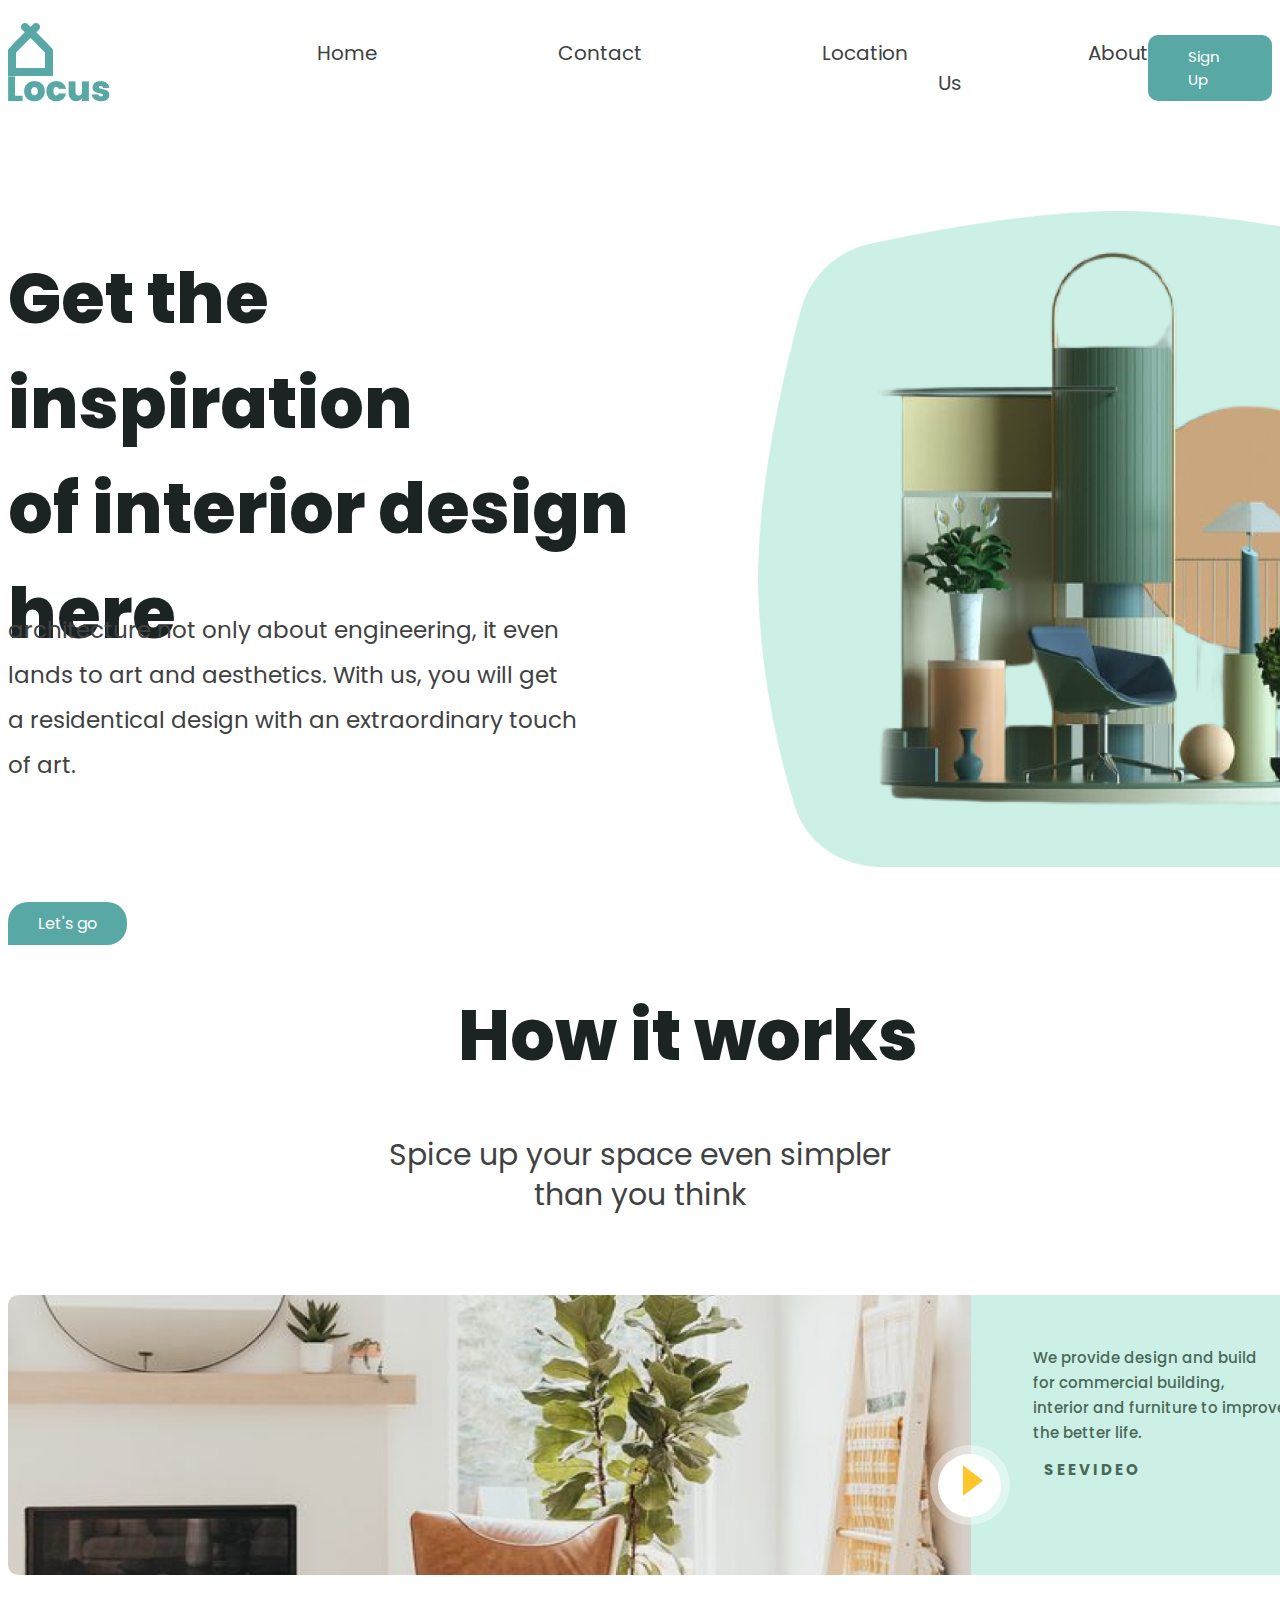
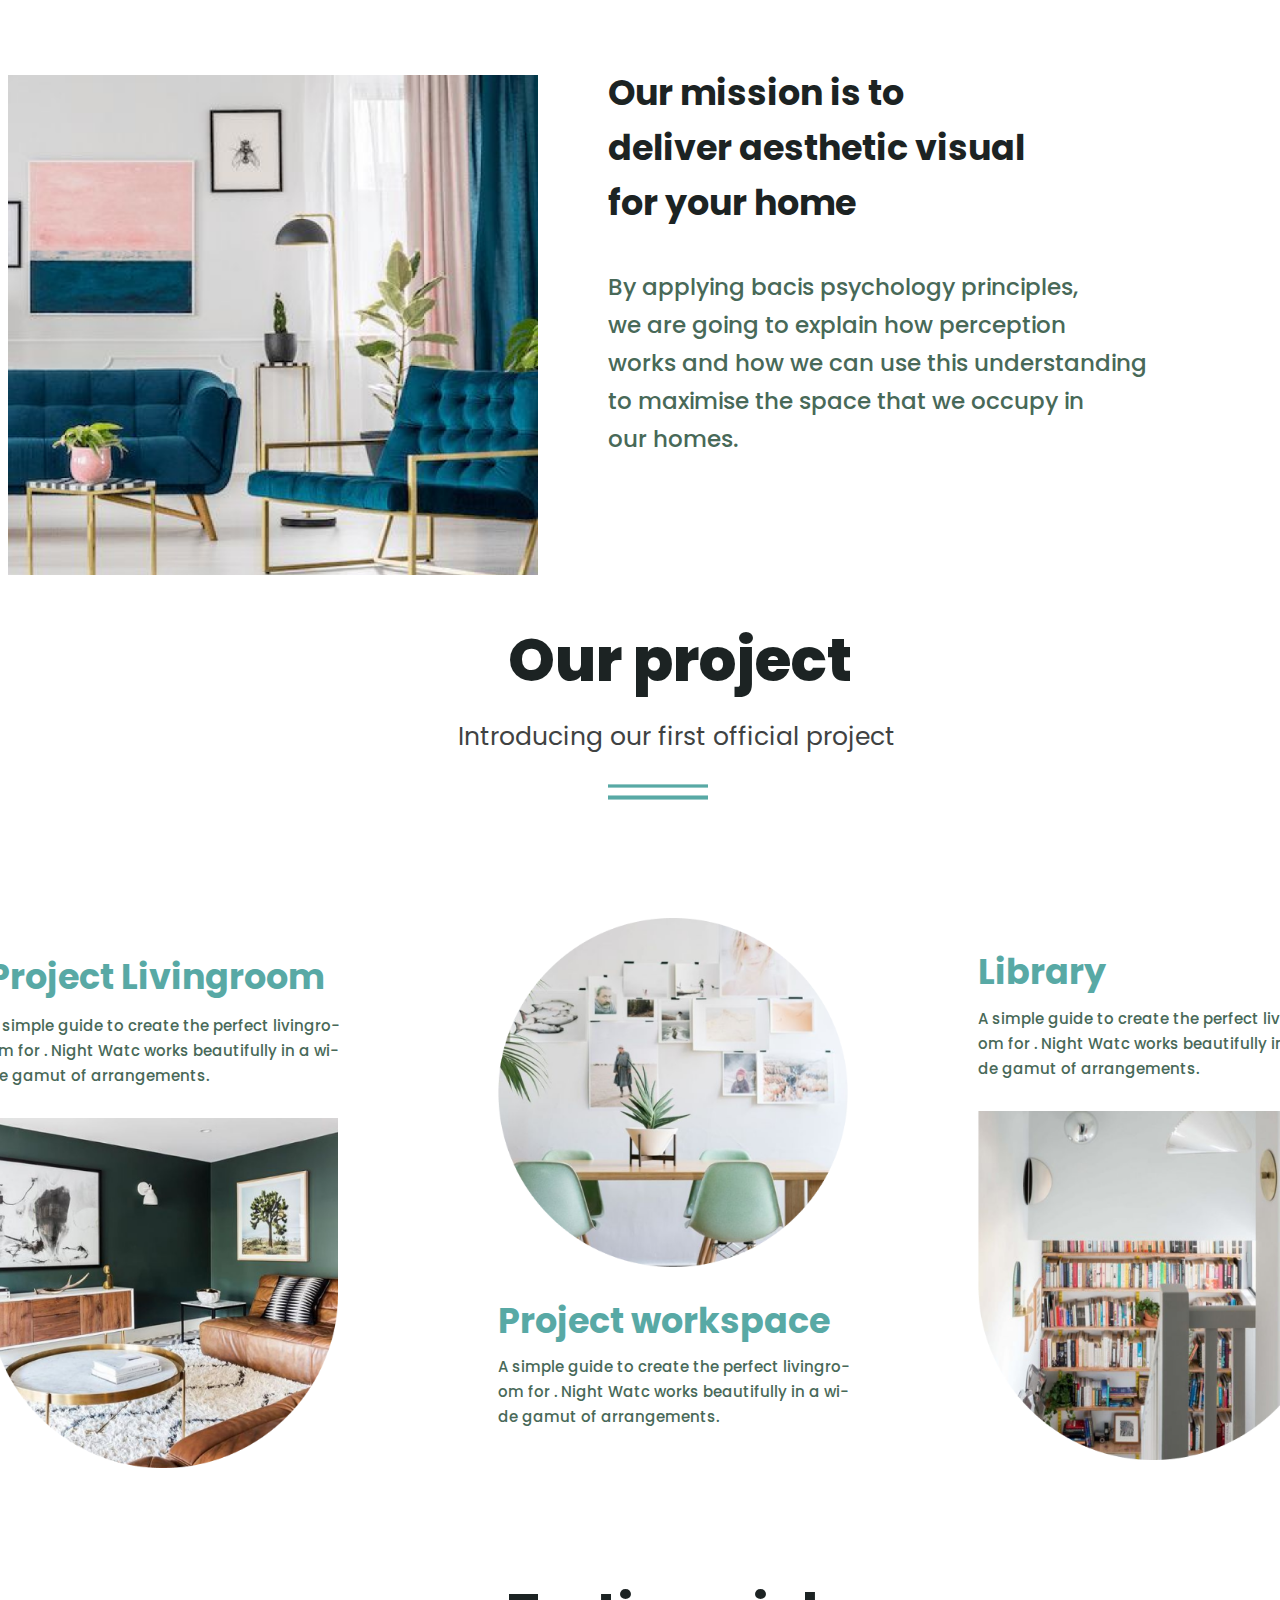
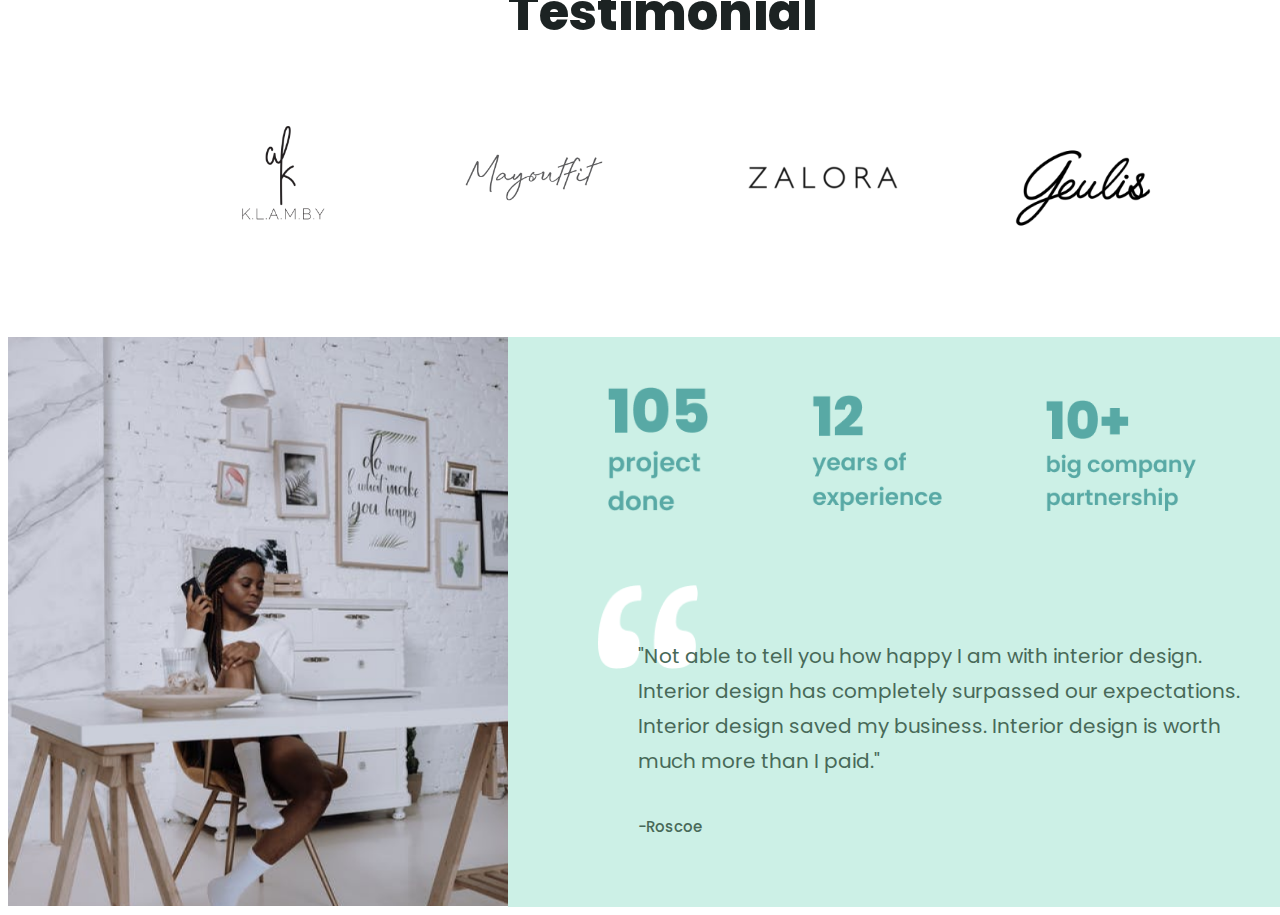
==== index.html @ 127c6863 "removed the footer in the HTML file making the footer in another file" ====
<html>

<head>
  <link rel="stylesheet" href="style.css">
  <meta name="viewport" content="width=1920px">
  <title>Get the inspiration of interior design here</title>
  
</head>

<body>
  <div class="container">
    <div class="topbar">
      <div class="logo">
        <img src="./png/Group.png" alt="group">
        <img src="./png/locus-of-navigation.png" alt="locus" class="logotipe">
      </div>
      <nav>
        <ul>
          <li>
            <a href="#">Home</a>
          </li>
          <li>
            <a href="#">Contact</a>
          </li>
          <li>
            <a href="#">Location</a>
          </li>
          <li>
            <a href="#">About Us</a>
          </li>
        </ul>
      </nav>
      <a href="#" class="btn1">Sign Up</a>
    </div>
    <section>
      <div class="after-nav">
        <h1>
          Get the inspiration<br>of interior design <br>here
        </h1>
        <p>
          architecture not only about engineering, it even<br> lands to art and aesthetics. With us, you will get
          <br>a residentical design with an extraordinary touch <br>of art.
        </p>
        <div class="blue-spots">
          <img class="blue-thing" src="./png/locus on the img.png.png" alt="locus on the img">
          <div class="img-on-the-blue-thing">
            <img class="photo-after-nav" src="./png/site-design.png" alt="image">
          </div>
        </div>
        <a href="#" class="btn2">Let's go</a>
      </div>
    </section>
    <section>
      <div class="how-it-work">
        <h1>
          How it works
        </h1>
        <p>
          Spice up your space even simpler<br> than you think
        </p>
        <div class="vector1"></div>
        <img class="image4" src="./png/design-room.png" alt="house">
        <div class="img2">
          <div class="vector">
            <div class="vectorwhite"></div>
          </div>
          <img class="vectorimg" src="./png/three-gon.png" alt="house">
          <span>
            We provide design and build<br> for commercial building,<br> interior and furniture to improve<br> the
            better life.
          </span>
          <h1>S E E V I D E O</h1>
        </div>
      </div>
    </section>
    <section>
      <div class="box4">
        <img class="image5" src="./png/design-house.png" width="530px" alt="home">
        <h1>Our mission is to<br> deliver aesthetic visual<br> for your home</h1>
        <p>By applying bacis psychology principles,<br>
          we are going to explain how perception <br>
          works and how we can use this understanding<br>
          to maximise the space that we occupy in<br>
          our homes.</p>
      </div>
    </section>
    <section>
      <div class="box5">
        <h1>Our project </h1>
        <p>Introducing our first official project</p>
      </div>
    </section>
    <div>
      <img class="verx" src="./png/Vector 1 (1).png" width="100px" alt="vector">
    </div>
    <div>
      <img class="vniz" src="./png/Vector 2.png" width="100px" alt="vector">
    </div>
    <section>
      <div class="box6">
        <div class="f1">
          <h1>Project Livingroom</h1>
          <p>A simple guide to create the perfect livingro-<br>
            om for . Night Watc works beautifully in a wi-<br>
            de gamut of arrangements.</p>
          <img src="./png/design-oval1.png" width="350px" alt="design">
        </div>
        <div class="f2">
          <img src="./png/design-circle.png" width="350px" alt="design">
          <h1>Project workspace</h1>
          <p>A simple guide to create the perfect livingro-<br>
            om for . Night Watc works beautifully in a wi-<br>
            de gamut of arrangements.</p>
        </div>
        <div class="f3">
          <h1>Library</h1>
          <p>A simple guide to create the perfect livingro-<br>
            om for . Night Watc works beautifully in a wi-<br>
            de gamut of arrangements.</p>
          <img src="./png/design-oval2.png" width="350px" alt="design">
        </div>
      </div>
    </section>
    <section>
      <div class="box7">
        <h1>Testimonial</h1>
        <div class="fonts-on-layout-1">
          <img src="./png/font1.png" width="150px" alt="fonts">
        </div>
        <div class="fonts-on-layout-2">
          <img src="./png/font2.png" width="150px" alt="fonts">
        </div>
        <div class="fonts-on-layout-3">
          <img src="./png/font3.png" width="150px" alt="fonts">
        </div>
        <div class="fonts-on-layout-4">
          <img src="./png/font44.png" width="150px" alt="fonts">
        </div>
      </div>
      <div class="image6">
        <img src="./png/design-girl.png" width="500px" alt="fonts">
      </div>
      <div class="img3">
        <img class="image7" src="./png/105 project done.png" width="100px" alt="text">
        <img class="image8" src="./png/12 years of experience.png" width="130px" alt="text">
        <img class="image9" src="./png/10+ big company partnership.png" width="150px" alt="text">
        <div class="image10">
          <img src="./png/comma.png" width="100px" alt="...">
          <p>"Not able to tell you how happy I am with interior design.<br>
            Interior design has completely surpassed our expectations.<br>
            Interior design saved my business. Interior design is worth<br>
            much more than I paid."<br>
            <br>
            <span>-Roscoe</span>
        </div>
      </div>
    </section>
    


  </div>
</body>

</html>
---- style.css ----
@import url('https://fonts.googleapis.com/css2?family=Poppins:wght@500&display=swap');

* {
  box-sizing: border-box;
}




.container {
  max-width: 1500px;
  margin: 0 auto;
}

.row {
  display: flex;
  flex-wrap: wrap;
}

.col-1 {
  flex: 8.3% 1 1;
}

.col-2 {
  flex: 16.6% 1 1;
}

.col-3 {
  flex-basis: 25%;
  flex-grow: 1;
  flex-shrink: 1;
}

.col-5 {
  flex: 41.6% 1 1;
}

.col-4 {
  flex-basis: 33.3%;
  flex-grow: 1;
  flex-shrink: 1;
}

.col-6 {
  flex: 50% 1 1;
}

.col-6 {
  flex-basis: 16.6%;
  flex-grow: 1;
  flex-shrink: 1;
}

.col-7 {
  flex: 58.3% 1 1;
}

.col-8 {
  flex: 66.6% 1 1;
}

.col-9 {
  flex: 75% 1 1;
}

.col-10 {
  flex: 83% 1 1;
}

.col-11 {
  flex: 91.6% 1 1;
}

.col-12 {
  flex: 100% 1 1;
}

.topbar {
  height: 120px;
  align-items: center;
  display: flex;
  justify-content: space-between;
}

.topbar nav ul {
  list-style-type: none;
  display: flex;
}

.topbar nav ul li a {
  font-family: 'Poppins', sans-serif;
  text-decoration: none;
  color: #404242;
  font-size: 20px;
  margin: 0 30px;
  margin-left: 150px;
}

.topbar nav ul li a:hover {
  color: #58A9A5;
  border-bottom: 4px solid #FEC62D;
  transition: 0.1s;


}

.topbar .logo .logotipe {
  padding-bottom: 12px;
}

.btn1 {
  font-family: 'Poppins', sans-serif;
  background-color: #58a9a5;
  text-decoration: none;
  padding: 10px 40px;
  font-size: 15px;
  border-radius: 10px;
  color: white;
  margin-left: auto;
}

.ml {
  display: flex;
  justify-content: end;
}

.btn2 {
  font-family: 'Poppins', sans-serif;
  background-color: #58a9a5;
  text-decoration: none;
  padding: 10px 30px;
  font-size: 1 5px;
  border-radius: 20px 20px 20px 0px;
  color: white;
}

.blue-thing {
  width: 700px;
  margin-top: -600px;
  margin-left: 750px;
}

.img-on-the-blue-thing {
  margin-left: 730px;
  width: 500px;
  margin-top: -680px;

}

.after-nav h1 {
  width: 674px;
  height: 315px;
  margin-top: 118px;
  font-family: 'Poppins', sans-serif;
  font-style: normal;
  font-weight: 800;
  font-size: 70px;
  line-height: 105px;
  color: #1C2323;
}

.after-nav p {
  width: 743px;
  height: 180px;
  top: 683px;
  font-family: 'Poppins';
  font-style: normal;
  font-weight: 400;
  font-size: 23px;
  line-height: 45px;
  color: #404242;
}

.how-it-work h1 {
  width: 460px;
  height: 105px;
  margin-left: 450px;
  font-family: 'Poppins';
  font-style: normal;
  font-weight: 800;
  font-size: 70px;
  line-height: 105px;
  text-align: center;
  color: #1C2323;
}

.how-it-work p {
  text-align: center;
  font-style: normal;
  font-family: 'Poppins';
  font-size: 30px;
  line-height: 40px;
  color: #404242;
}

.image4 {
  width: 963px;
  height: 280px;
  margin-top: 50px;
  border-radius: 10px 0px 0px 10px;
}

.img2 {
  width: 400px;
  height: 280px;
  margin-left: 960px;
  margin-top: -280px;
  padding: 50px 65px;
  background: #CCF0E6;
  border-radius: 0px 10px 10px 0px;
}

span {
  width: 328px;
  height: 120px;
  font-family: 'Poppins';
  font-style: normal;
  font-weight: 500;
  font-size: 15px;
  line-height: 25px;
  color: #486958;
}

.img2 h1 {
  width: 130px;
  height: 30px;
  margin-left: -7px;
  font-family: 'Poppins';
  font-style: normal;
  font-weight: 700;
  font-size: 15px;
  line-height: 30px;
  color: #486958;
}

.image5 {
  margin-top: 100px;
  height: 500px;
}

.box4 h1 {
  width: 487px;
  height: 180px;
  margin-left: 600px;
  margin-top: -510px;
  font-family: 'Poppins';
  font-style: normal;
  font-weight: 700;
  font-size: 35px;
  line-height: 55px;
  color: #1C2323;
}

.box4 p {
  margin-left: 600px;
  font-family: 'Poppins';
  font-style: normal;
  font-weight: 500;
  font-size: 23px;
  line-height: 38px;
  color: #486958;
}

.box5 h1 {
  font-family: 'Poppins';
  font-style: normal;
  font-weight: 800;
  font-size: 60px;
  line-height: 105px;
  margin-left: 500px;
  margin-top: 150px;
  color: #1C2323;
}

.box5 p {
  font-family: 'Poppins';
  font-style: normal;
  font-weight: 400;
  font-size: 25px;
  line-height: 45px;
  margin-left: 450px;
  margin-top: -40px;
  color: #404242;
}

.f1 {
  margin-left: -20px;
  margin-top: 150px;
}

.f1 h1 {
  width: 386px;
  height: 60px;
  left: 166px;
  top: 3058px;
  font-family: 'Poppins';
  font-style: normal;
  font-weight: 700;
  font-size: 35px;
  color: #58A9A5;
}

.f1 p {
  width: 453px;
  height: 90px;
  margin-top: -20px;
  font-family: 'Poppins';
  font-style: normal;
  font-weight: 500;
  font-size: 15px;
  line-height: 25px;
  color: #486958;
}

.f2 {
  margin-left: 490px;
  margin-top: -550px;
}

.f2 h1 {
  width: 381px;
  height: 60px;
  left: 735.5px;
  top: 3543px;
  font-family: 'Poppins';
  font-style: normal;
  font-weight: 700;
  font-size: 35px;
  line-height: 60px;
  color: #58A9A5;
}

.f2 p {
  width: 453px;
  height: 90px;
  margin-top: -20px;
  font-family: 'Poppins';
  font-style: normal;
  font-weight: 500;
  font-size: 15px;
  line-height: 25px;
  color: #486958;
}

.f3 {
  margin-left: 970px;
  margin-top: -525px;
}

.f3 h1 {
  width: 145px;
  height: 60px;
  font-family: 'Poppins';
  font-style: normal;
  font-weight: 700;
  font-size: 35px;
  line-height: 60px;
  color: #58A9A5;
}

.f3 p {
  width: 453px;
  height: 90px;
  margin-top: -20px;
  font-family: 'Poppins';
  font-style: normal;
  font-weight: 500;
  font-size: 15px;
  line-height: 25px;
  color: #486958;
}

.verx {
  margin-left: 600px;
}

.vniz {
  margin-left: 600px;
  margin-top: 7px;
}

.box7 h1 {
  width: 435px;
  height: 105px;
  font-family: 'Poppins';
  font-style: normal;
  font-weight: 800;
  font-size: 50px;
  line-height: 105px;
  margin-top: 100px;
  margin-left: 500px;
  color: #1C2323;
}

.fonts-on-layout-1 {
  margin-left: 200px;
}

.fonts-on-layout-2 {
  margin-left: 450px;
  margin-top: -100px;
}

.fonts-on-layout-3 {
  margin-left: 740px;
  margin-top: -40px;
}

.fonts-on-layout-4{
  margin-left: 1000px;
  margin-top: -50px;
}

.image6 {
  margin-top: 100px;
  height: 100px;
}

.img3 {
  width: 800px;
  height: 570px;
  margin-left: 500px;
  margin-top: -100px;
  background: #CCF0E6;
}





.linia {
  width: 800px;
  height: 350px;
  margin-left: 500px;
  margin-top: -250px;
  border: 2px solid #5f7469;
}

.linia1 {
  width: 700px;
  height: 0px;
  margin-left: 50px;
  margin-top: 100px;
  border: 1px solid #686464;
}

.linia2 {
  width: 700px;
  height: 0px;
  margin-top: 90px;
  margin-left: 50px;
  border: 1px solid #000000;
}

.linia span {
  margin-left: 60px;
}

.image7 {
  margin-left: 100px;
  margin-top: 50px;
}

.image8 {
  margin-left: 100px;
}

.image9 {
  margin-left: 100px;
}

.image10 {
  margin-left: 90px;
  margin-top: 70px;
}

.image10 p {
  margin-top: -30px;
  margin-left: 40px;
  font-family: 'Poppins';
  font-size: 20px;
  line-height: 35px;
  color: #486958;
}




.vector {
  width: 80px;
  height: 80px;
  border-radius: 65px;
  background: rgba(255, 255, 255, 0.4);
  position: absolute;
  margin-top: 100px;
  margin-left: -103px;
}

.vectorwhite {
  position: absolute;
  width: 63px;
  height: 63px;
  top: 9px;
  left: 8px;
  background: #ffffff;
  border-radius: 65px;
}

.vectorimg {
  position: absolute;
  margin-top: 120px;
  width: 20px;
  margin-left: -70px;
} 
.footer-solid-line {
  border: 1px solid black;
  width: 600px;
  height: 300px;
  margin-left: 700px;
  padding: 60px 60px;
}
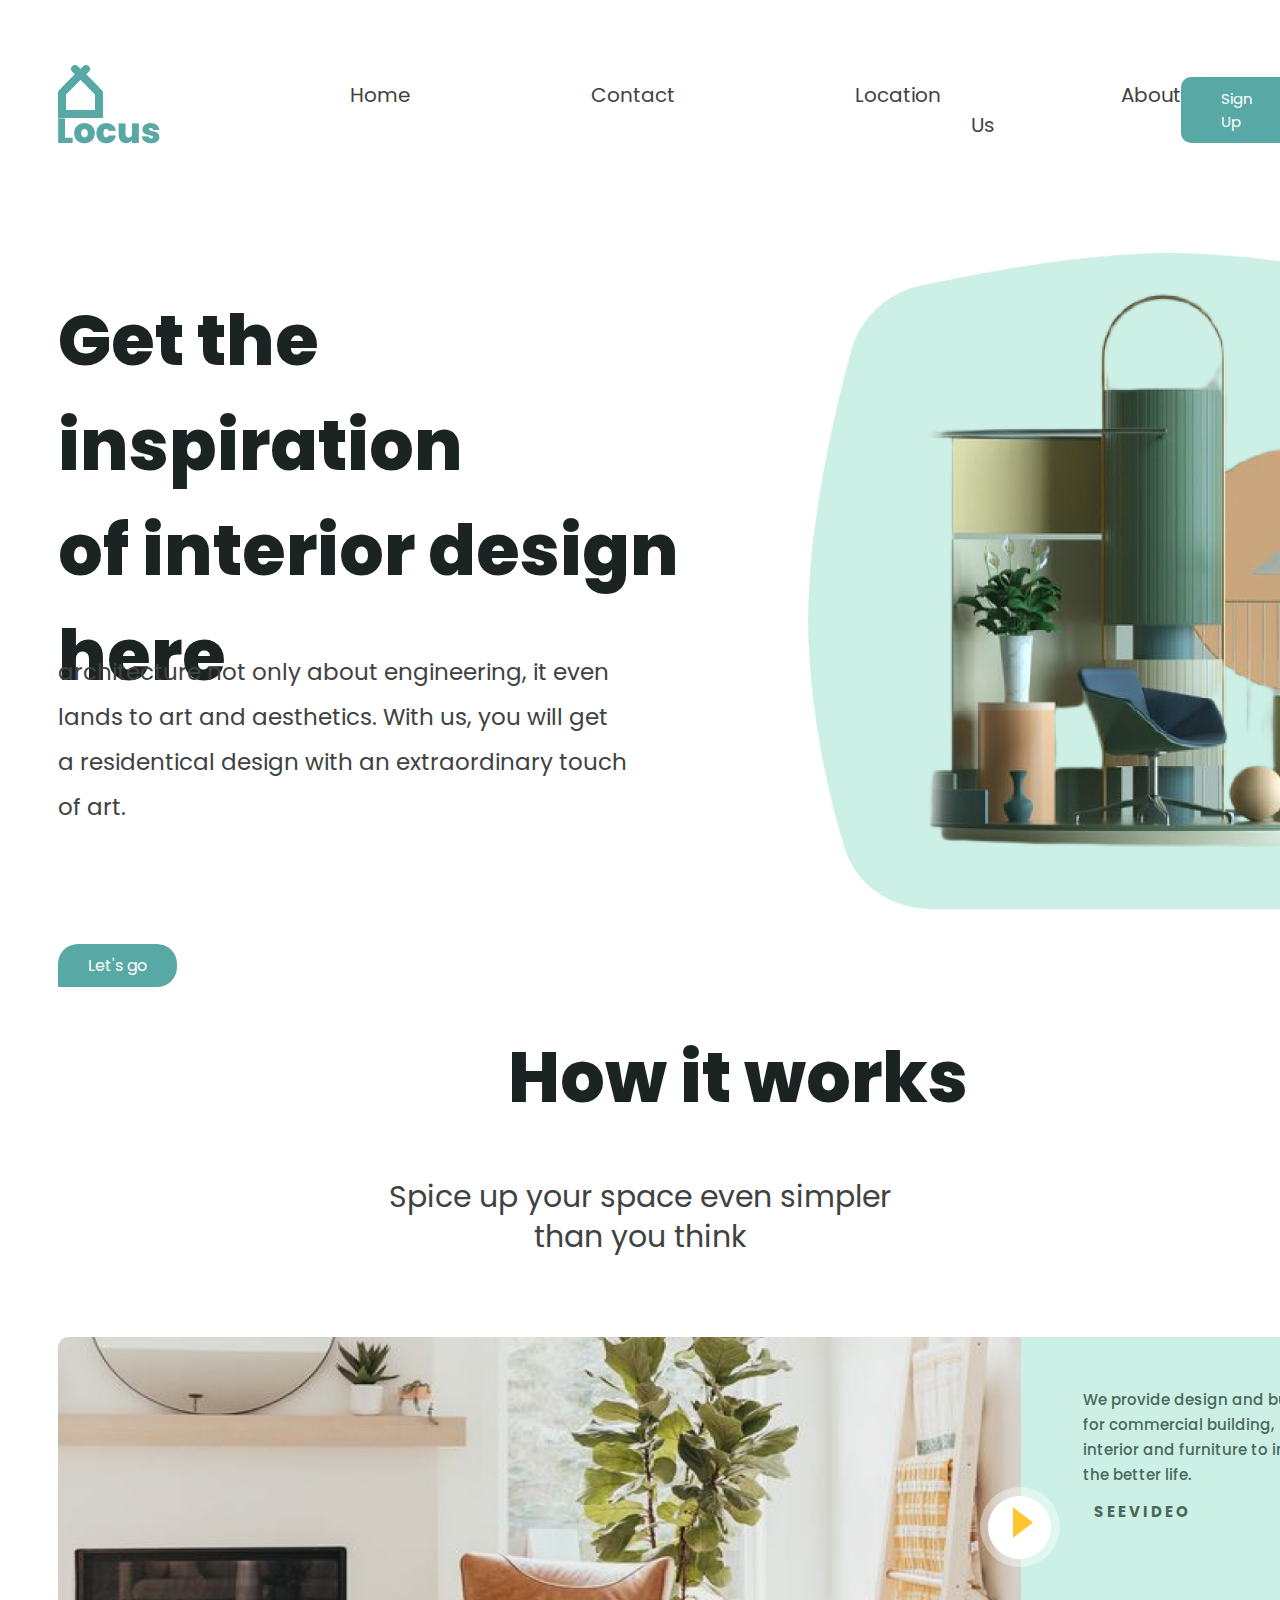
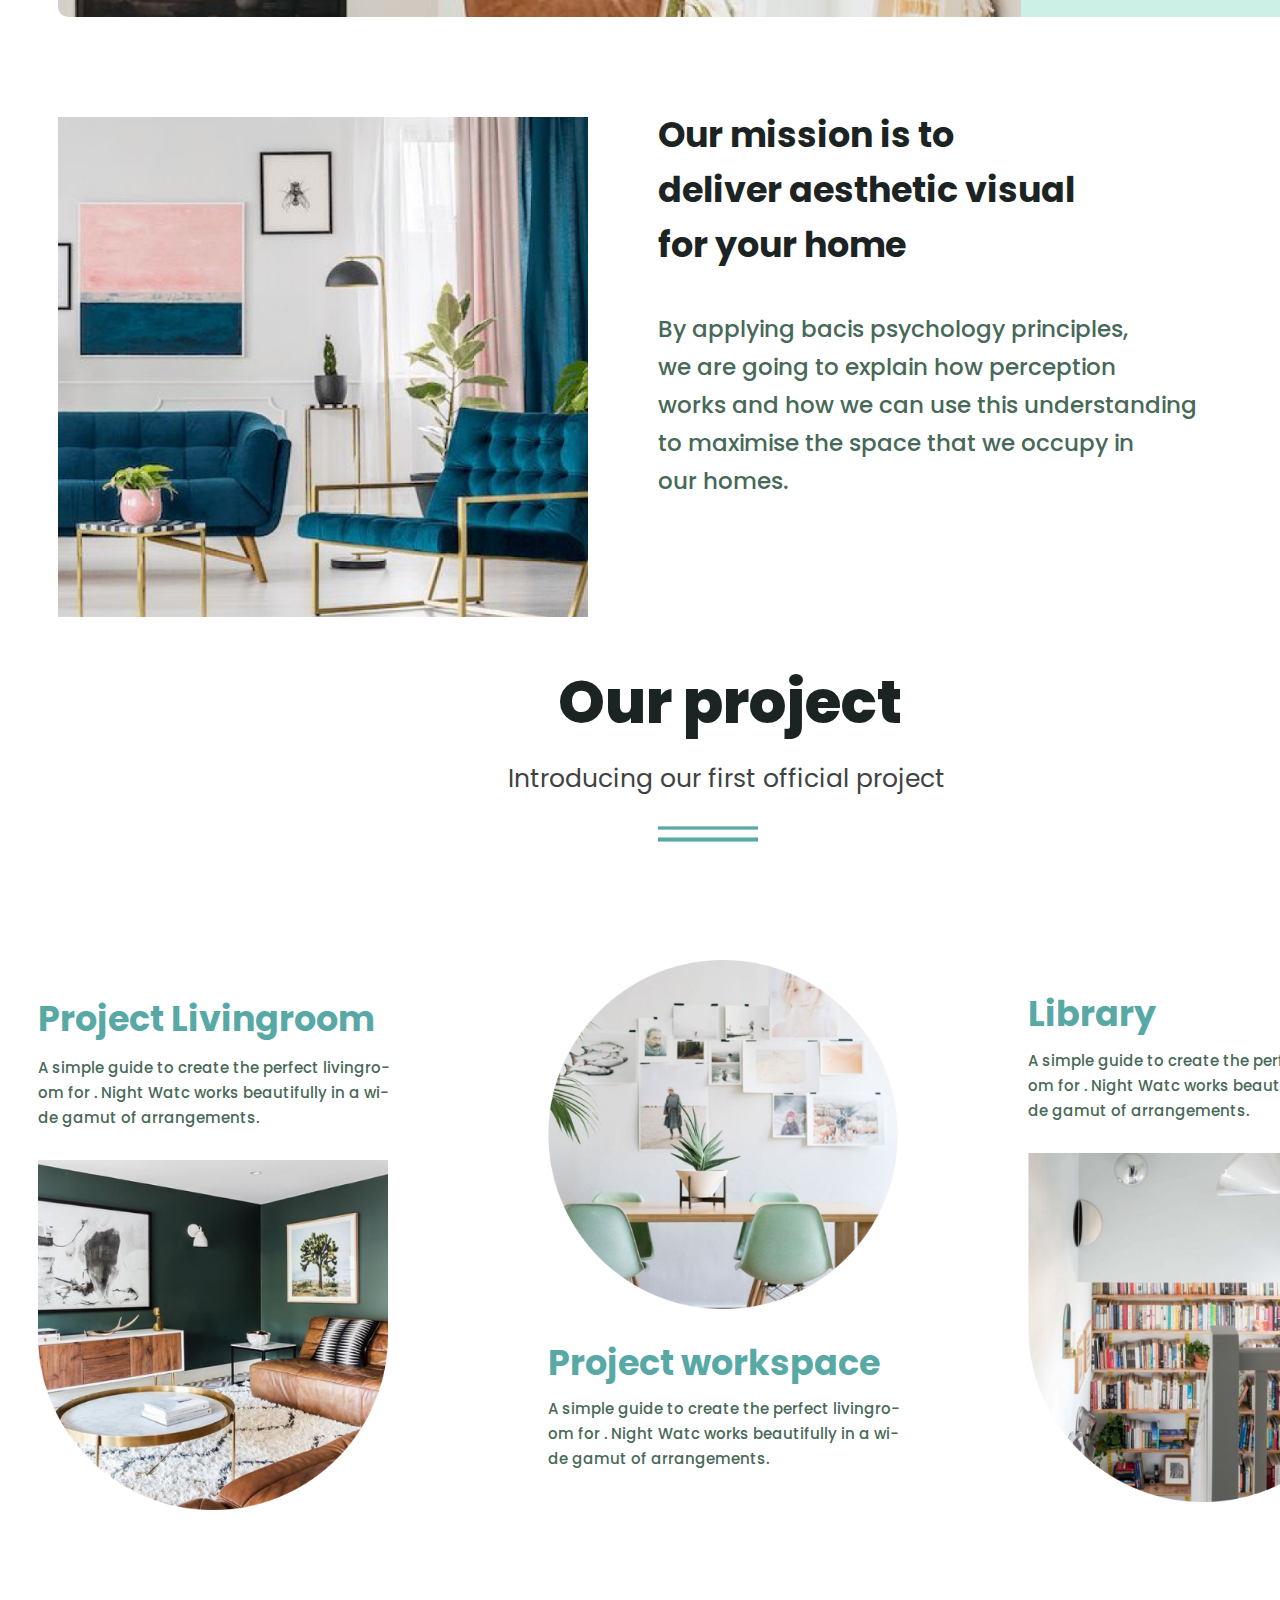
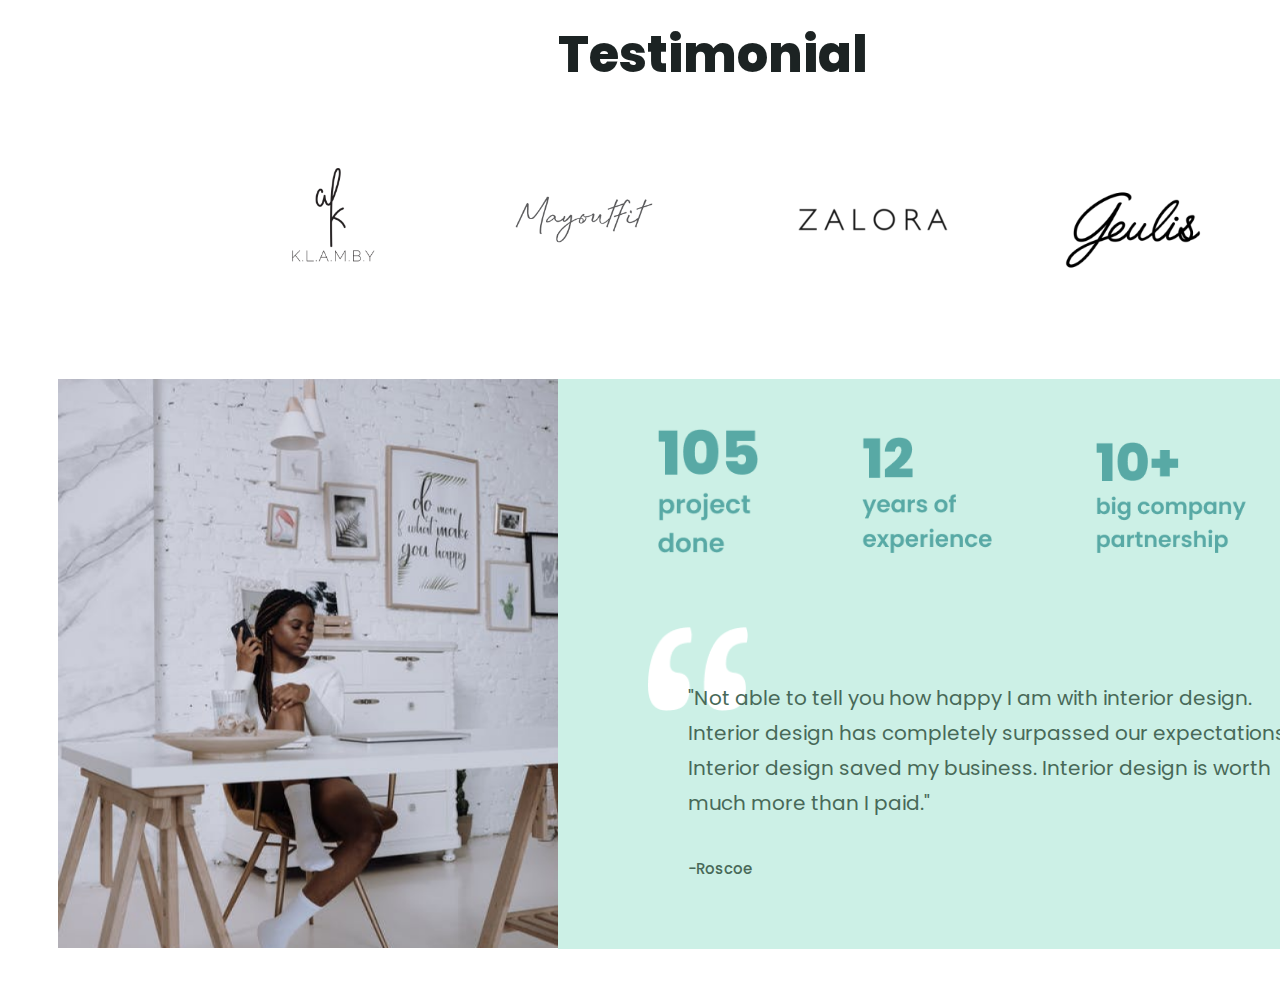
==== commit 8dfa1ccc: "formatted HTML documents" ====
--- a/index.html
+++ b/index.html
@@ -1,164 +1,151 @@
 <html>
 
 <head>
-  <link rel="stylesheet" href="style.css">
-  <meta name="viewport" content="width=1920px">
-  <title>Get the inspiration of interior design here</title>
-  
+    <link rel="stylesheet" href="style.css">
+    <meta name="viewport" content="width=1920px">
+    <title>Get the inspiration of interior design here</title>
+
 </head>
 
 <body>
-  <div class="container">
-    <div class="topbar">
-      <div class="logo">
-        <img src="./png/Group.png" alt="group">
-        <img src="./png/locus-of-navigation.png" alt="locus" class="logotipe">
-      </div>
-      <nav>
-        <ul>
-          <li>
-            <a href="#">Home</a>
-          </li>
-          <li>
-            <a href="#">Contact</a>
-          </li>
-          <li>
-            <a href="#">Location</a>
-          </li>
-          <li>
-            <a href="#">About Us</a>
-          </li>
-        </ul>
-      </nav>
-      <a href="#" class="btn1">Sign Up</a>
-    </div>
-    <section>
-      <div class="after-nav">
-        <h1>
-          Get the inspiration<br>of interior design <br>here
-        </h1>
-        <p>
-          architecture not only about engineering, it even<br> lands to art and aesthetics. With us, you will get
-          <br>a residentical design with an extraordinary touch <br>of art.
-        </p>
-        <div class="blue-spots">
-          <img class="blue-thing" src="./png/locus on the img.png.png" alt="locus on the img">
-          <div class="img-on-the-blue-thing">
-            <img class="photo-after-nav" src="./png/site-design.png" alt="image">
-          </div>
+    <div class="container">
+        <div class="topbar">
+            <div class="logo">
+                <img src="./png/Group.png" alt="group">
+                <img src="./png/locus-of-navigation.png" alt="locus" class="logotipe">
+            </div>
+            <nav>
+                <ul>
+                    <li>
+                        <a href="#">Home</a>
+                    </li>
+                    <li>
+                        <a href="#">Contact</a>
+                    </li>
+                    <li>
+                        <a href="#">Location</a>
+                    </li>
+                    <li>
+                        <a href="#">About Us</a>
+                    </li>
+                </ul>
+            </nav>
+            <a href="#" class="btn1">Sign Up</a>
         </div>
-        <a href="#" class="btn2">Let's go</a>
-      </div>
-    </section>
-    <section>
-      <div class="how-it-work">
-        <h1>
-          How it works
-        </h1>
-        <p>
-          Spice up your space even simpler<br> than you think
-        </p>
-        <div class="vector1"></div>
-        <img class="image4" src="./png/design-room.png" alt="house">
-        <div class="img2">
-          <div class="vector">
-            <div class="vectorwhite"></div>
-          </div>
-          <img class="vectorimg" src="./png/three-gon.png" alt="house">
-          <span>
+        <section>
+            <div class="after-nav">
+                <h1>
+                    Get the inspiration<br>of interior design <br>here
+                </h1>
+                <p>
+                    architecture not only about engineering, it even<br> lands to art and aesthetics. With us, you will get
+                    <br>a residentical design with an extraordinary touch <br>of art.
+                </p>
+                <div class="blue-spots">
+                    <img class="blue-thing" src="./png/locus on the img.png.png" alt="locus on the img">
+                    <div class="img-on-the-blue-thing">
+                        <img class="photo-after-nav" src="./png/site-design.png" alt="image">
+                    </div>
+                </div>
+                <a href="#" class="btn2">Let's go</a>
+            </div>
+        </section>
+        <section>
+            <div class="how-it-work">
+                <h1>
+                    How it works
+                </h1>
+                <p>
+                    Spice up your space even simpler<br> than you think
+                </p>
+                <div class="vector1"></div>
+                <img class="image4" src="./png/design-room.png" alt="house">
+                <div class="img2">
+                    <div class="vector">
+                        <div class="vectorwhite"></div>
+                    </div>
+                    <img class="vectorimg" src="./png/three-gon.png" alt="house">
+                    <span>
             We provide design and build<br> for commercial building,<br> interior and furniture to improve<br> the
             better life.
           </span>
-          <h1>S E E V I D E O</h1>
+                    <h1>S E E V I D E O</h1>
+                </div>
+            </div>
+        </section>
+        <section>
+            <div class="box4">
+                <img class="image5" src="./png/design-house.png" width="530px" alt="home">
+                <h1>Our mission is to<br> deliver aesthetic visual<br> for your home</h1>
+                <p>By applying bacis psychology principles,<br> we are going to explain how perception <br> works and how we can use this understanding<br> to maximise the space that we occupy in<br> our homes.</p>
+            </div>
+        </section>
+        <section>
+            <div class="box5">
+                <h1>Our project </h1>
+                <p>Introducing our first official project</p>
+            </div>
+        </section>
+        <div>
+            <img class="verx" src="./png/Vector 1 (1).png" width="100px" alt="vector">
         </div>
-      </div>
-    </section>
-    <section>
-      <div class="box4">
-        <img class="image5" src="./png/design-house.png" width="530px" alt="home">
-        <h1>Our mission is to<br> deliver aesthetic visual<br> for your home</h1>
-        <p>By applying bacis psychology principles,<br>
-          we are going to explain how perception <br>
-          works and how we can use this understanding<br>
-          to maximise the space that we occupy in<br>
-          our homes.</p>
-      </div>
-    </section>
-    <section>
-      <div class="box5">
-        <h1>Our project </h1>
-        <p>Introducing our first official project</p>
-      </div>
-    </section>
-    <div>
-      <img class="verx" src="./png/Vector 1 (1).png" width="100px" alt="vector">
-    </div>
-    <div>
-      <img class="vniz" src="./png/Vector 2.png" width="100px" alt="vector">
-    </div>
-    <section>
-      <div class="box6">
-        <div class="f1">
-          <h1>Project Livingroom</h1>
-          <p>A simple guide to create the perfect livingro-<br>
-            om for . Night Watc works beautifully in a wi-<br>
-            de gamut of arrangements.</p>
-          <img src="./png/design-oval1.png" width="350px" alt="design">
+        <div>
+            <img class="vniz" src="./png/Vector 2.png" width="100px" alt="vector">
         </div>
-        <div class="f2">
-          <img src="./png/design-circle.png" width="350px" alt="design">
-          <h1>Project workspace</h1>
-          <p>A simple guide to create the perfect livingro-<br>
-            om for . Night Watc works beautifully in a wi-<br>
-            de gamut of arrangements.</p>
-        </div>
-        <div class="f3">
-          <h1>Library</h1>
-          <p>A simple guide to create the perfect livingro-<br>
-            om for . Night Watc works beautifully in a wi-<br>
-            de gamut of arrangements.</p>
-          <img src="./png/design-oval2.png" width="350px" alt="design">
-        </div>
-      </div>
-    </section>
-    <section>
-      <div class="box7">
-        <h1>Testimonial</h1>
-        <div class="fonts-on-layout-1">
-          <img src="./png/font1.png" width="150px" alt="fonts">
-        </div>
-        <div class="fonts-on-layout-2">
-          <img src="./png/font2.png" width="150px" alt="fonts">
-        </div>
-        <div class="fonts-on-layout-3">
-          <img src="./png/font3.png" width="150px" alt="fonts">
-        </div>
-        <div class="fonts-on-layout-4">
-          <img src="./png/font44.png" width="150px" alt="fonts">
-        </div>
-      </div>
-      <div class="image6">
-        <img src="./png/design-girl.png" width="500px" alt="fonts">
-      </div>
-      <div class="img3">
-        <img class="image7" src="./png/105 project done.png" width="100px" alt="text">
-        <img class="image8" src="./png/12 years of experience.png" width="130px" alt="text">
-        <img class="image9" src="./png/10+ big company partnership.png" width="150px" alt="text">
-        <div class="image10">
-          <img src="./png/comma.png" width="100px" alt="...">
-          <p>"Not able to tell you how happy I am with interior design.<br>
-            Interior design has completely surpassed our expectations.<br>
-            Interior design saved my business. Interior design is worth<br>
-            much more than I paid."<br>
-            <br>
-            <span>-Roscoe</span>
-        </div>
-      </div>
-    </section>
-    
+        <section>
+            <div class="box6">
+                <div class="f1">
+                    <h1>Project Livingroom</h1>
+                    <p>A simple guide to create the perfect livingro-<br> om for . Night Watc works beautifully in a wi-<br> de gamut of arrangements.</p>
+                    <img src="./png/design-oval1.png" width="350px" alt="design">
+                </div>
+                <div class="f2">
+                    <img src="./png/design-circle.png" width="350px" alt="design">
+                    <h1>Project workspace</h1>
+                    <p>A simple guide to create the perfect livingro-<br> om for . Night Watc works beautifully in a wi-<br> de gamut of arrangements.</p>
+                </div>
+                <div class="f3">
+                    <h1>Library</h1>
+                    <p>A simple guide to create the perfect livingro-<br> om for . Night Watc works beautifully in a wi-<br> de gamut of arrangements.</p>
+                    <img src="./png/design-oval2.png" width="350px" alt="design">
+                </div>
+            </div>
+        </section>
+        <section>
+            <div class="box7">
+                <h1>Testimonial</h1>
+                <div class="fonts-on-layout-1">
+                    <img src="./png/font1.png" width="150px" alt="fonts">
+                </div>
+                <div class="fonts-on-layout-2">
+                    <img src="./png/font2.png" width="150px" alt="fonts">
+                </div>
+                <div class="fonts-on-layout-3">
+                    <img src="./png/font3.png" width="150px" alt="fonts">
+                </div>
+                <div class="fonts-on-layout-4">
+                    <img src="./png/font44.png" width="150px" alt="fonts">
+                </div>
+            </div>
+            <div class="image6">
+                <img src="./png/design-girl.png" width="500px" alt="fonts">
+            </div>
+            <div class="img3">
+                <img class="image7" src="./png/105 project done.png" width="100px" alt="text">
+                <img class="image8" src="./png/12 years of experience.png" width="130px" alt="text">
+                <img class="image9" src="./png/10+ big company partnership.png" width="150px" alt="text">
+                <div class="image10">
+                    <img src="./png/comma.png" width="100px" alt="...">
+                    <p>"Not able to tell you how happy I am with interior design.<br> Interior design has completely surpassed our expectations.<br> Interior design saved my business. Interior design is worth<br> much more than I paid."<br>
+                        <br>
+                        <span>-Roscoe</span>
+                </div>
+            </div>
+        </section>
 
 
-  </div>
+
+    </div>
 </body>
 
-</html> 
+</html>--- a/style.css
+++ b/style.css
@@ -9,7 +9,7 @@
 
 .container {
   max-width: 1500px;
-  margin: 0 auto;
+  margin: 50px;
 }
 
 .row {
@@ -512,10 +512,3 @@
   width: 20px;
   margin-left: -70px;
 } 
-.footer-solid-line {
-  border: 1px solid black;
-  width: 600px;
-  height: 300px;
-  margin-left: 700px;
-  padding: 60px 60px;
-}
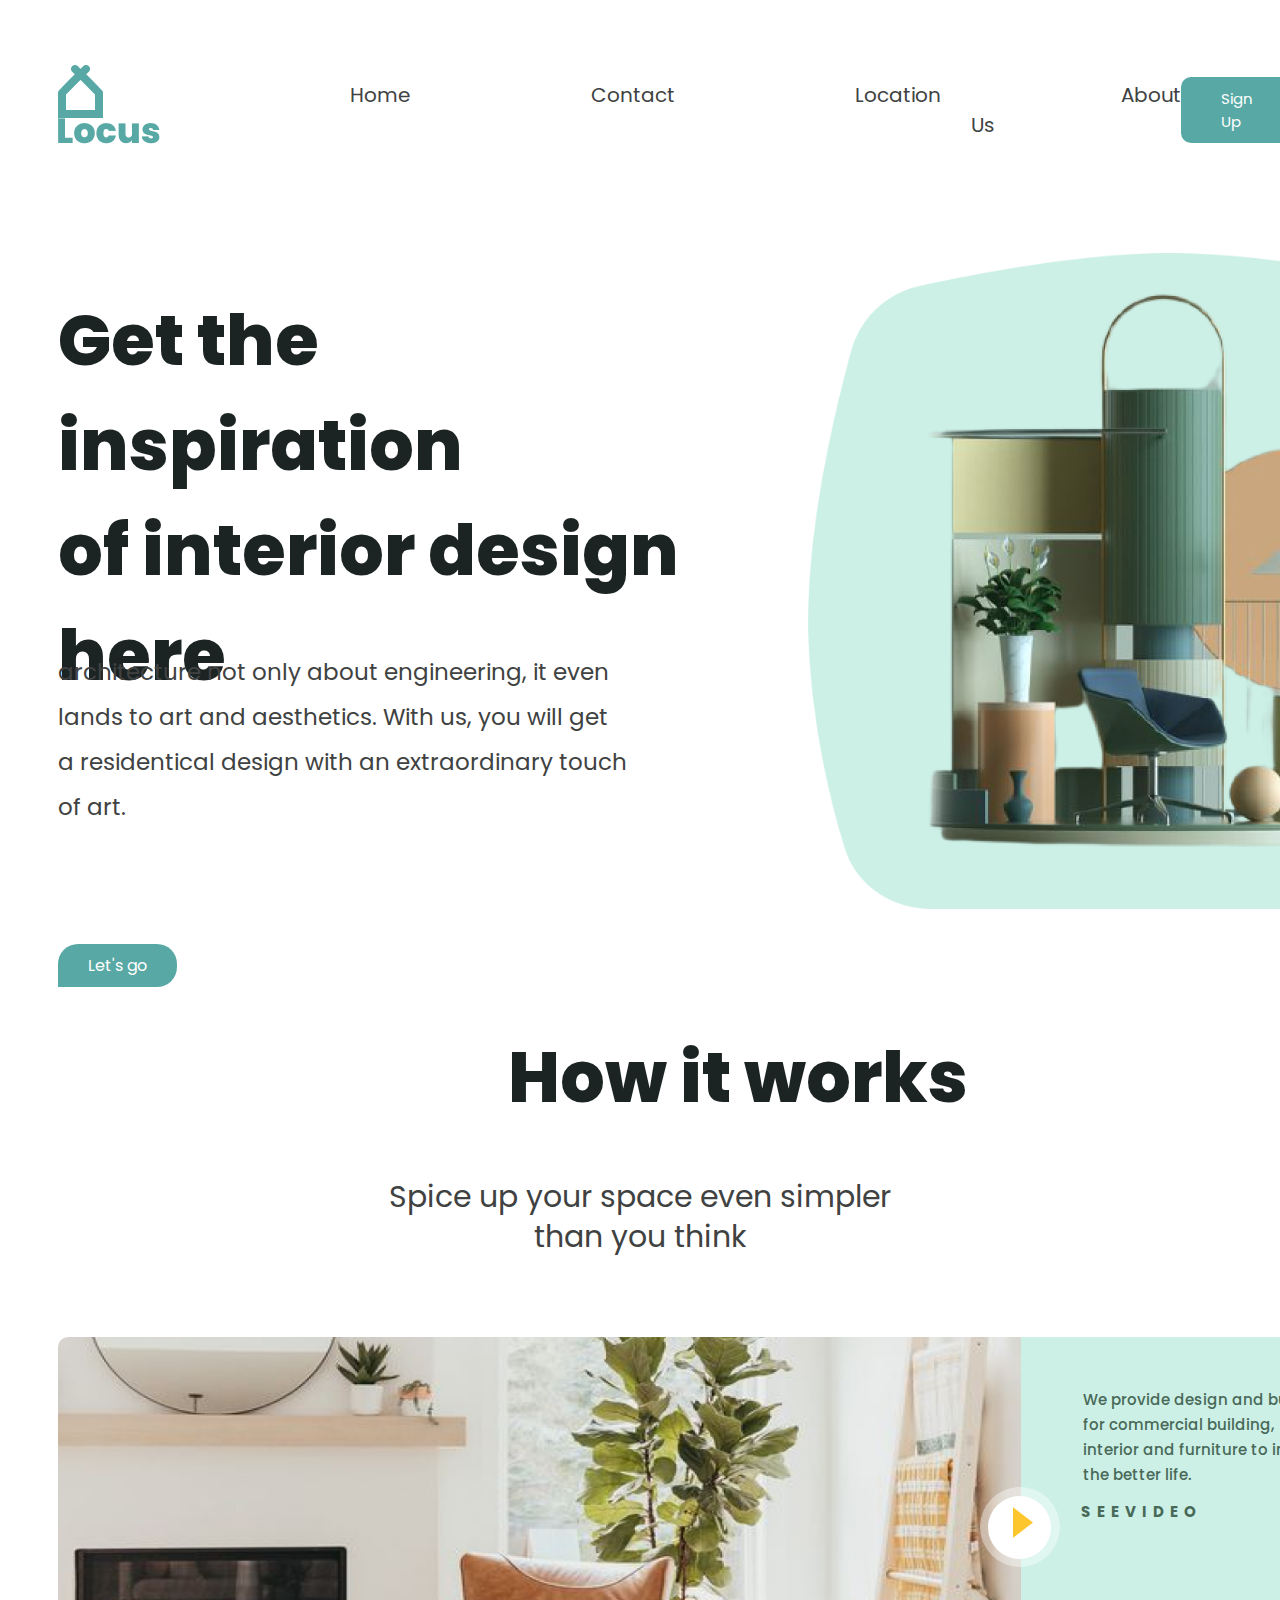
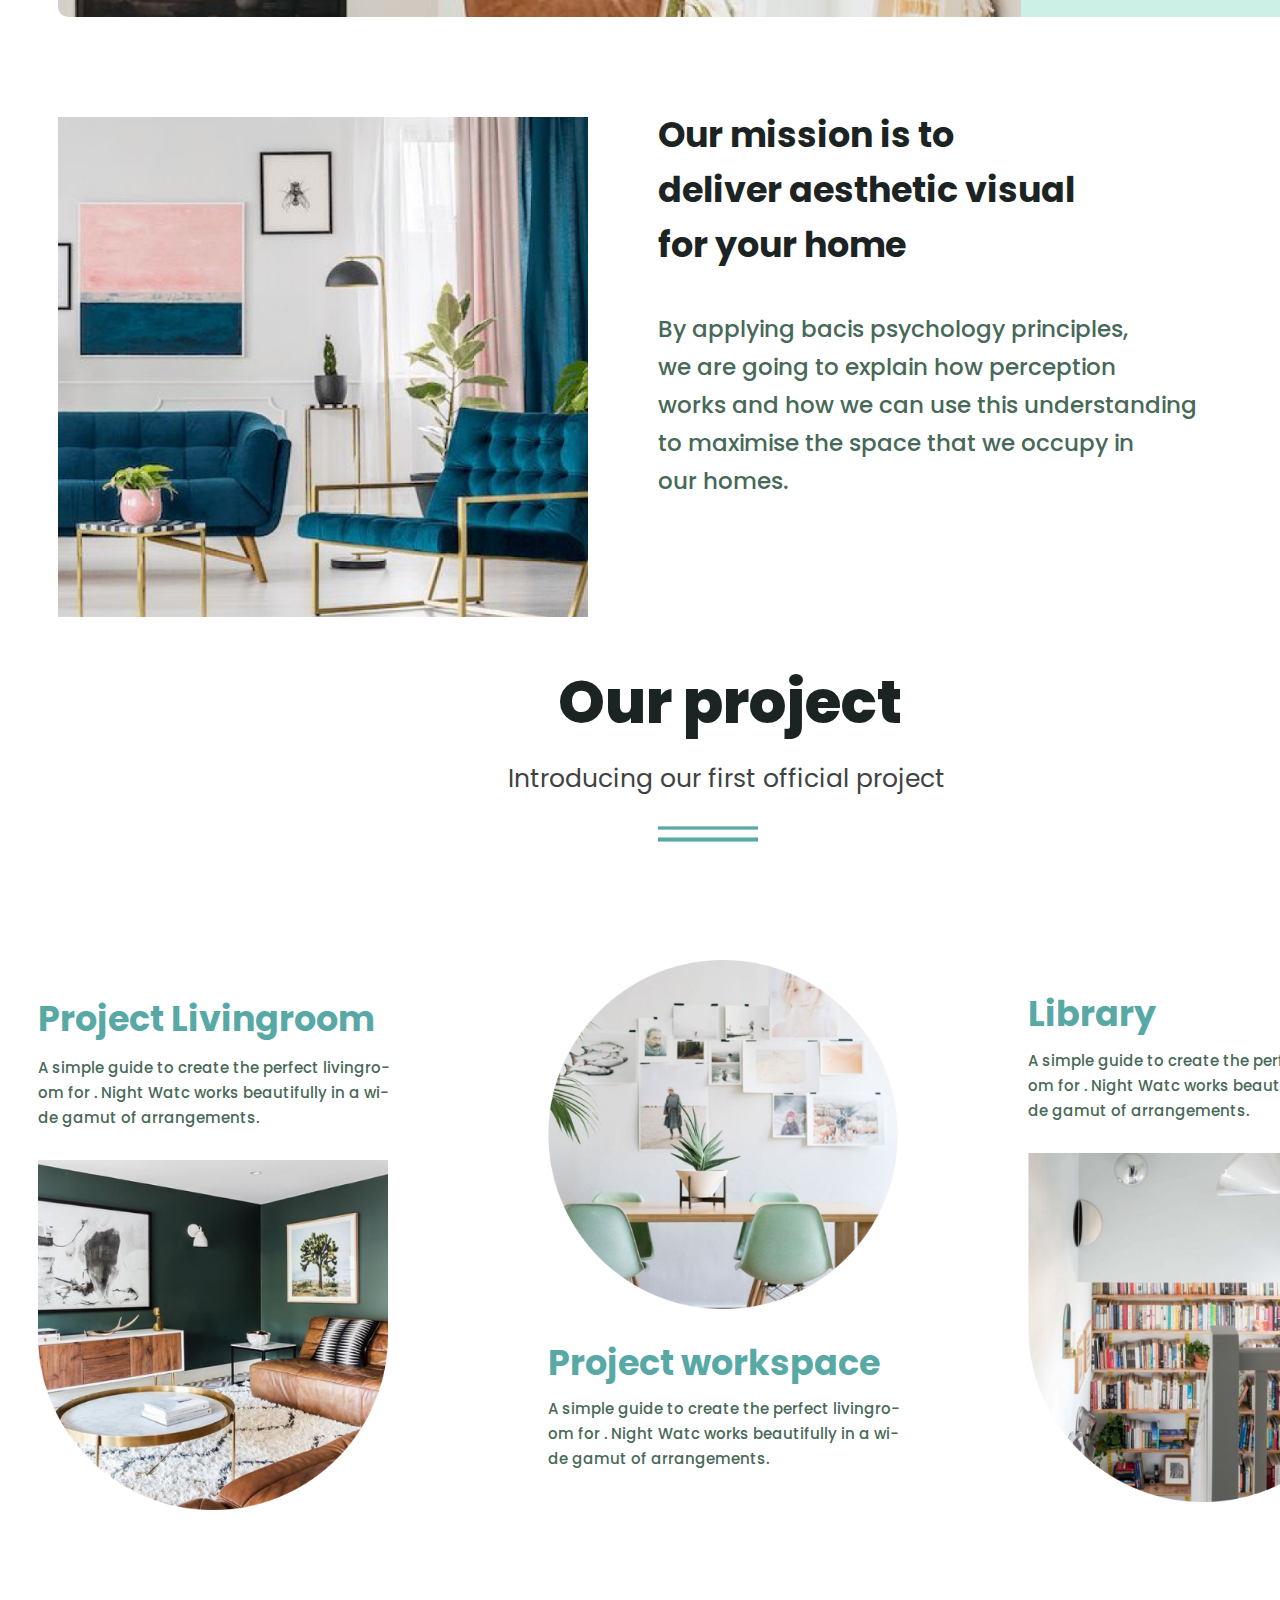
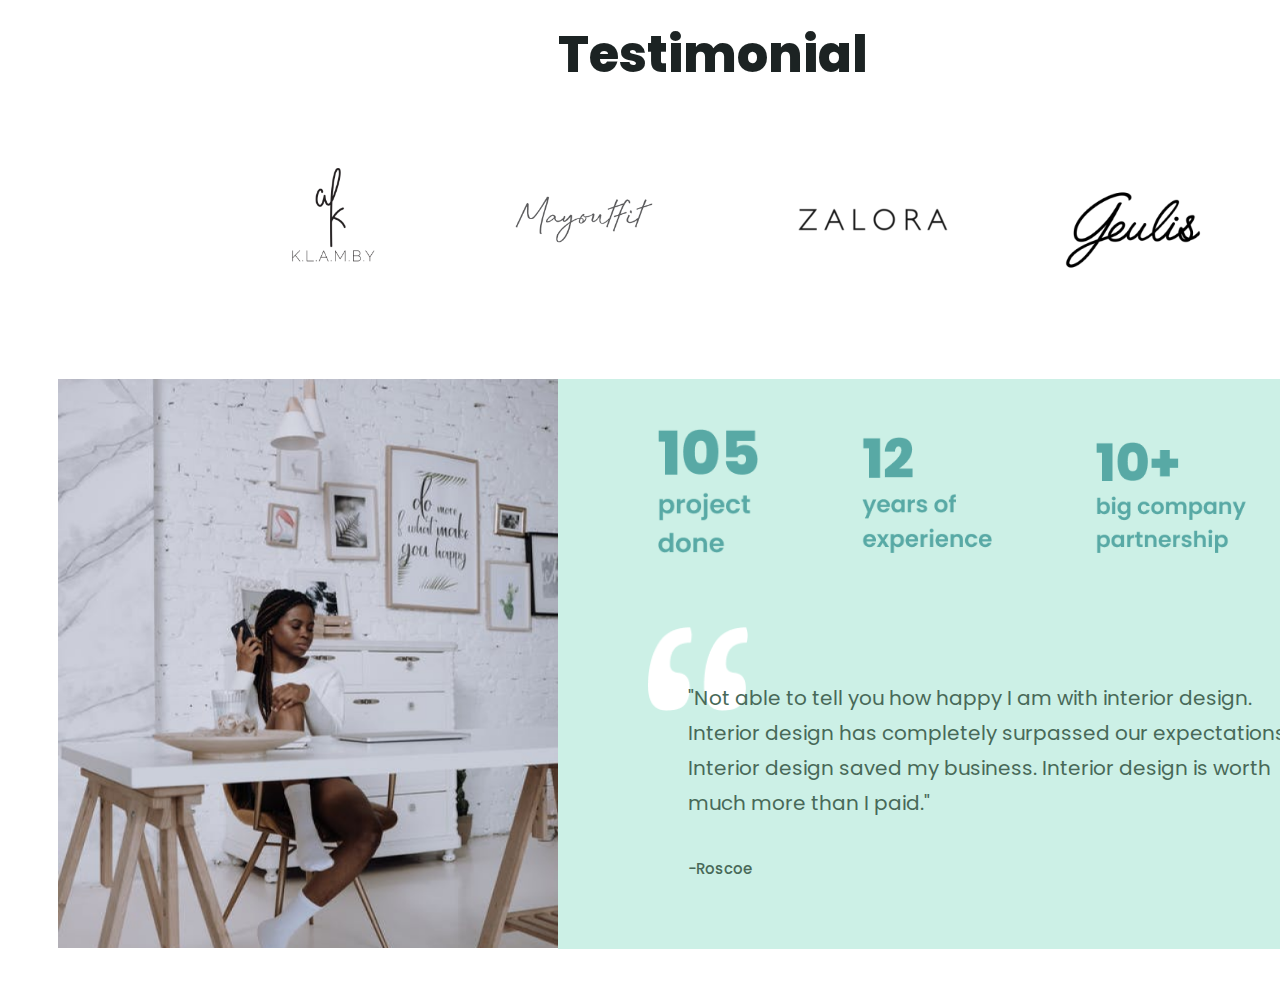
==== commit e8910f8e: "changed index-HTML img2  h1" ====
--- a/index.html
+++ b/index.html
@@ -66,10 +66,9 @@
                     </div>
                     <img class="vectorimg" src="./png/three-gon.png" alt="house">
                     <span>
-            We provide design and build<br> for commercial building,<br> interior and furniture to improve<br> the
-            better life.
-          </span>
-                    <h1>S E E V I D E O</h1>
+                         We provide design and build<br> for commercial building,<br> interior and furniture to improve<br> the better life.
+                    </span>
+                    <h1>SEEVIDEO</h1>
                 </div>
             </div>
         </section>
--- a/style.css
+++ b/style.css
@@ -1,514 +1,501 @@
 @import url('https://fonts.googleapis.com/css2?family=Poppins:wght@500&display=swap');
-
 * {
-  box-sizing: border-box;
-}
-
-
-
+    box-sizing: border-box;
+}
 
 .container {
-  max-width: 1500px;
-  margin: 50px;
+    max-width: 1500px;
+    margin: 50px;
 }
 
 .row {
-  display: flex;
-  flex-wrap: wrap;
+    display: flex;
+    flex-wrap: wrap;
 }
 
 .col-1 {
-  flex: 8.3% 1 1;
+    flex: 8.3% 1 1;
 }
 
 .col-2 {
-  flex: 16.6% 1 1;
+    flex: 16.6% 1 1;
 }
 
 .col-3 {
-  flex-basis: 25%;
-  flex-grow: 1;
-  flex-shrink: 1;
+    flex-basis: 25%;
+    flex-grow: 1;
+    flex-shrink: 1;
 }
 
 .col-5 {
-  flex: 41.6% 1 1;
+    flex: 41.6% 1 1;
 }
 
 .col-4 {
-  flex-basis: 33.3%;
-  flex-grow: 1;
-  flex-shrink: 1;
+    flex-basis: 33.3%;
+    flex-grow: 1;
+    flex-shrink: 1;
 }
 
 .col-6 {
-  flex: 50% 1 1;
+    flex: 50% 1 1;
 }
 
 .col-6 {
-  flex-basis: 16.6%;
-  flex-grow: 1;
-  flex-shrink: 1;
+    flex-basis: 16.6%;
+    flex-grow: 1;
+    flex-shrink: 1;
 }
 
 .col-7 {
-  flex: 58.3% 1 1;
+    flex: 58.3% 1 1;
 }
 
 .col-8 {
-  flex: 66.6% 1 1;
+    flex: 66.6% 1 1;
 }
 
 .col-9 {
-  flex: 75% 1 1;
+    flex: 75% 1 1;
 }
 
 .col-10 {
-  flex: 83% 1 1;
+    flex: 83% 1 1;
 }
 
 .col-11 {
-  flex: 91.6% 1 1;
+    flex: 91.6% 1 1;
 }
 
 .col-12 {
-  flex: 100% 1 1;
+    flex: 100% 1 1;
 }
 
 .topbar {
-  height: 120px;
-  align-items: center;
-  display: flex;
-  justify-content: space-between;
+    height: 120px;
+    align-items: center;
+    display: flex;
+    justify-content: space-between;
 }
 
 .topbar nav ul {
-  list-style-type: none;
-  display: flex;
+    list-style-type: none;
+    display: flex;
 }
 
 .topbar nav ul li a {
-  font-family: 'Poppins', sans-serif;
-  text-decoration: none;
-  color: #404242;
-  font-size: 20px;
-  margin: 0 30px;
-  margin-left: 150px;
+    font-family: 'Poppins', sans-serif;
+    text-decoration: none;
+    color: #404242;
+    font-size: 20px;
+    margin: 0 30px;
+    margin-left: 150px;
 }
 
 .topbar nav ul li a:hover {
-  color: #58A9A5;
-  border-bottom: 4px solid #FEC62D;
-  transition: 0.1s;
-
-
+    color: #58A9A5;
+    border-bottom: 4px solid #FEC62D;
+    transition: 0.1s;
 }
 
 .topbar .logo .logotipe {
-  padding-bottom: 12px;
+    padding-bottom: 12px;
 }
 
 .btn1 {
-  font-family: 'Poppins', sans-serif;
-  background-color: #58a9a5;
-  text-decoration: none;
-  padding: 10px 40px;
-  font-size: 15px;
-  border-radius: 10px;
-  color: white;
-  margin-left: auto;
+    font-family: 'Poppins', sans-serif;
+    background-color: #58a9a5;
+    text-decoration: none;
+    padding: 10px 40px;
+    font-size: 15px;
+    border-radius: 10px;
+    color: white;
+    margin-left: auto;
 }
 
 .ml {
-  display: flex;
-  justify-content: end;
+    display: flex;
+    justify-content: end;
 }
 
 .btn2 {
-  font-family: 'Poppins', sans-serif;
-  background-color: #58a9a5;
-  text-decoration: none;
-  padding: 10px 30px;
-  font-size: 1 5px;
-  border-radius: 20px 20px 20px 0px;
-  color: white;
+    font-family: 'Poppins', sans-serif;
+    background-color: #58a9a5;
+    text-decoration: none;
+    padding: 10px 30px;
+    font-size: 1 5px;
+    border-radius: 20px 20px 20px 0px;
+    color: white;
 }
 
 .blue-thing {
-  width: 700px;
-  margin-top: -600px;
-  margin-left: 750px;
+    width: 700px;
+    margin-top: -600px;
+    margin-left: 750px;
 }
 
 .img-on-the-blue-thing {
-  margin-left: 730px;
-  width: 500px;
-  margin-top: -680px;
-
+    margin-left: 730px;
+    width: 500px;
+    margin-top: -680px;
 }
 
 .after-nav h1 {
-  width: 674px;
-  height: 315px;
-  margin-top: 118px;
-  font-family: 'Poppins', sans-serif;
-  font-style: normal;
-  font-weight: 800;
-  font-size: 70px;
-  line-height: 105px;
-  color: #1C2323;
+    width: 674px;
+    height: 315px;
+    margin-top: 118px;
+    font-family: 'Poppins', sans-serif;
+    font-style: normal;
+    font-weight: 800;
+    font-size: 70px;
+    line-height: 105px;
+    color: #1C2323;
 }
 
 .after-nav p {
-  width: 743px;
-  height: 180px;
-  top: 683px;
-  font-family: 'Poppins';
-  font-style: normal;
-  font-weight: 400;
-  font-size: 23px;
-  line-height: 45px;
-  color: #404242;
+    width: 743px;
+    height: 180px;
+    top: 683px;
+    font-family: 'Poppins';
+    font-style: normal;
+    font-weight: 400;
+    font-size: 23px;
+    line-height: 45px;
+    color: #404242;
 }
 
 .how-it-work h1 {
-  width: 460px;
-  height: 105px;
-  margin-left: 450px;
-  font-family: 'Poppins';
-  font-style: normal;
-  font-weight: 800;
-  font-size: 70px;
-  line-height: 105px;
-  text-align: center;
-  color: #1C2323;
+    width: 460px;
+    height: 105px;
+    margin-left: 450px;
+    font-family: 'Poppins';
+    font-style: normal;
+    font-weight: 800;
+    font-size: 70px;
+    line-height: 105px;
+    text-align: center;
+    color: #1C2323;
 }
 
 .how-it-work p {
-  text-align: center;
-  font-style: normal;
-  font-family: 'Poppins';
-  font-size: 30px;
-  line-height: 40px;
-  color: #404242;
+    text-align: center;
+    font-style: normal;
+    font-family: 'Poppins';
+    font-size: 30px;
+    line-height: 40px;
+    color: #404242;
 }
 
 .image4 {
-  width: 963px;
-  height: 280px;
-  margin-top: 50px;
-  border-radius: 10px 0px 0px 10px;
+    width: 963px;
+    height: 280px;
+    margin-top: 50px;
+    border-radius: 10px 0px 0px 10px;
 }
 
 .img2 {
-  width: 400px;
-  height: 280px;
-  margin-left: 960px;
-  margin-top: -280px;
-  padding: 50px 65px;
-  background: #CCF0E6;
-  border-radius: 0px 10px 10px 0px;
+    width: 400px;
+    height: 280px;
+    margin-left: 960px;
+    margin-top: -280px;
+    padding: 50px 65px;
+    background: #CCF0E6;
+    border-radius: 0px 10px 10px 0px;
 }
 
 span {
-  width: 328px;
-  height: 120px;
-  font-family: 'Poppins';
-  font-style: normal;
-  font-weight: 500;
-  font-size: 15px;
-  line-height: 25px;
-  color: #486958;
+    width: 328px;
+    height: 120px;
+    font-family: 'Poppins';
+    font-style: normal;
+    font-weight: 500;
+    font-size: 15px;
+    line-height: 25px;
+    color: #486958;
 }
 
 .img2 h1 {
-  width: 130px;
-  height: 30px;
-  margin-left: -7px;
-  font-family: 'Poppins';
-  font-style: normal;
-  font-weight: 700;
-  font-size: 15px;
-  line-height: 30px;
-  color: #486958;
+    width: 130px;
+    height: 30px;
+    margin-left: -7px;
+    font-family: 'Poppins';
+    font-style: normal;
+    font-weight: 700;
+    font-size: 15px;
+    line-height: 30px;
+    color: #486958;
+    letter-spacing: 6px;
 }
 
 .image5 {
-  margin-top: 100px;
-  height: 500px;
+    margin-top: 100px;
+    height: 500px;
 }
 
 .box4 h1 {
-  width: 487px;
-  height: 180px;
-  margin-left: 600px;
-  margin-top: -510px;
-  font-family: 'Poppins';
-  font-style: normal;
-  font-weight: 700;
-  font-size: 35px;
-  line-height: 55px;
-  color: #1C2323;
+    width: 487px;
+    height: 180px;
+    margin-left: 600px;
+    margin-top: -510px;
+    font-family: 'Poppins';
+    font-style: normal;
+    font-weight: 700;
+    font-size: 35px;
+    line-height: 55px;
+    color: #1C2323;
 }
 
 .box4 p {
-  margin-left: 600px;
-  font-family: 'Poppins';
-  font-style: normal;
-  font-weight: 500;
-  font-size: 23px;
-  line-height: 38px;
-  color: #486958;
+    margin-left: 600px;
+    font-family: 'Poppins';
+    font-style: normal;
+    font-weight: 500;
+    font-size: 23px;
+    line-height: 38px;
+    color: #486958;
 }
 
 .box5 h1 {
-  font-family: 'Poppins';
-  font-style: normal;
-  font-weight: 800;
-  font-size: 60px;
-  line-height: 105px;
-  margin-left: 500px;
-  margin-top: 150px;
-  color: #1C2323;
+    font-family: 'Poppins';
+    font-style: normal;
+    font-weight: 800;
+    font-size: 60px;
+    line-height: 105px;
+    margin-left: 500px;
+    margin-top: 150px;
+    color: #1C2323;
 }
 
 .box5 p {
-  font-family: 'Poppins';
-  font-style: normal;
-  font-weight: 400;
-  font-size: 25px;
-  line-height: 45px;
-  margin-left: 450px;
-  margin-top: -40px;
-  color: #404242;
+    font-family: 'Poppins';
+    font-style: normal;
+    font-weight: 400;
+    font-size: 25px;
+    line-height: 45px;
+    margin-left: 450px;
+    margin-top: -40px;
+    color: #404242;
 }
 
 .f1 {
-  margin-left: -20px;
-  margin-top: 150px;
+    margin-left: -20px;
+    margin-top: 150px;
 }
 
 .f1 h1 {
-  width: 386px;
-  height: 60px;
-  left: 166px;
-  top: 3058px;
-  font-family: 'Poppins';
-  font-style: normal;
-  font-weight: 700;
-  font-size: 35px;
-  color: #58A9A5;
+    width: 386px;
+    height: 60px;
+    left: 166px;
+    top: 3058px;
+    font-family: 'Poppins';
+    font-style: normal;
+    font-weight: 700;
+    font-size: 35px;
+    color: #58A9A5;
 }
 
 .f1 p {
-  width: 453px;
-  height: 90px;
-  margin-top: -20px;
-  font-family: 'Poppins';
-  font-style: normal;
-  font-weight: 500;
-  font-size: 15px;
-  line-height: 25px;
-  color: #486958;
+    width: 453px;
+    height: 90px;
+    margin-top: -20px;
+    font-family: 'Poppins';
+    font-style: normal;
+    font-weight: 500;
+    font-size: 15px;
+    line-height: 25px;
+    color: #486958;
 }
 
 .f2 {
-  margin-left: 490px;
-  margin-top: -550px;
+    margin-left: 490px;
+    margin-top: -550px;
 }
 
 .f2 h1 {
-  width: 381px;
-  height: 60px;
-  left: 735.5px;
-  top: 3543px;
-  font-family: 'Poppins';
-  font-style: normal;
-  font-weight: 700;
-  font-size: 35px;
-  line-height: 60px;
-  color: #58A9A5;
+    width: 381px;
+    height: 60px;
+    left: 735.5px;
+    top: 3543px;
+    font-family: 'Poppins';
+    font-style: normal;
+    font-weight: 700;
+    font-size: 35px;
+    line-height: 60px;
+    color: #58A9A5;
 }
 
 .f2 p {
-  width: 453px;
-  height: 90px;
-  margin-top: -20px;
-  font-family: 'Poppins';
-  font-style: normal;
-  font-weight: 500;
-  font-size: 15px;
-  line-height: 25px;
-  color: #486958;
+    width: 453px;
+    height: 90px;
+    margin-top: -20px;
+    font-family: 'Poppins';
+    font-style: normal;
+    font-weight: 500;
+    font-size: 15px;
+    line-height: 25px;
+    color: #486958;
 }
 
 .f3 {
-  margin-left: 970px;
-  margin-top: -525px;
+    margin-left: 970px;
+    margin-top: -525px;
 }
 
 .f3 h1 {
-  width: 145px;
-  height: 60px;
-  font-family: 'Poppins';
-  font-style: normal;
-  font-weight: 700;
-  font-size: 35px;
-  line-height: 60px;
-  color: #58A9A5;
+    width: 145px;
+    height: 60px;
+    font-family: 'Poppins';
+    font-style: normal;
+    font-weight: 700;
+    font-size: 35px;
+    line-height: 60px;
+    color: #58A9A5;
 }
 
 .f3 p {
-  width: 453px;
-  height: 90px;
-  margin-top: -20px;
-  font-family: 'Poppins';
-  font-style: normal;
-  font-weight: 500;
-  font-size: 15px;
-  line-height: 25px;
-  color: #486958;
+    width: 453px;
+    height: 90px;
+    margin-top: -20px;
+    font-family: 'Poppins';
+    font-style: normal;
+    font-weight: 500;
+    font-size: 15px;
+    line-height: 25px;
+    color: #486958;
 }
 
 .verx {
-  margin-left: 600px;
+    margin-left: 600px;
 }
 
 .vniz {
-  margin-left: 600px;
-  margin-top: 7px;
+    margin-left: 600px;
+    margin-top: 7px;
 }
 
 .box7 h1 {
-  width: 435px;
-  height: 105px;
-  font-family: 'Poppins';
-  font-style: normal;
-  font-weight: 800;
-  font-size: 50px;
-  line-height: 105px;
-  margin-top: 100px;
-  margin-left: 500px;
-  color: #1C2323;
+    width: 435px;
+    height: 105px;
+    font-family: 'Poppins';
+    font-style: normal;
+    font-weight: 800;
+    font-size: 50px;
+    line-height: 105px;
+    margin-top: 100px;
+    margin-left: 500px;
+    color: #1C2323;
 }
 
 .fonts-on-layout-1 {
-  margin-left: 200px;
+    margin-left: 200px;
 }
 
 .fonts-on-layout-2 {
-  margin-left: 450px;
-  margin-top: -100px;
+    margin-left: 450px;
+    margin-top: -100px;
 }
 
 .fonts-on-layout-3 {
-  margin-left: 740px;
-  margin-top: -40px;
-}
-
-.fonts-on-layout-4{
-  margin-left: 1000px;
-  margin-top: -50px;
+    margin-left: 740px;
+    margin-top: -40px;
+}
+
+.fonts-on-layout-4 {
+    margin-left: 1000px;
+    margin-top: -50px;
 }
 
 .image6 {
-  margin-top: 100px;
-  height: 100px;
+    margin-top: 100px;
+    height: 100px;
 }
 
 .img3 {
-  width: 800px;
-  height: 570px;
-  margin-left: 500px;
-  margin-top: -100px;
-  background: #CCF0E6;
-}
-
-
-
-
+    width: 800px;
+    height: 570px;
+    margin-left: 500px;
+    margin-top: -100px;
+    background: #CCF0E6;
+}
 
 .linia {
-  width: 800px;
-  height: 350px;
-  margin-left: 500px;
-  margin-top: -250px;
-  border: 2px solid #5f7469;
+    width: 800px;
+    height: 350px;
+    margin-left: 500px;
+    margin-top: -250px;
+    border: 2px solid #5f7469;
 }
 
 .linia1 {
-  width: 700px;
-  height: 0px;
-  margin-left: 50px;
-  margin-top: 100px;
-  border: 1px solid #686464;
+    width: 700px;
+    height: 0px;
+    margin-left: 50px;
+    margin-top: 100px;
+    border: 1px solid #686464;
 }
 
 .linia2 {
-  width: 700px;
-  height: 0px;
-  margin-top: 90px;
-  margin-left: 50px;
-  border: 1px solid #000000;
+    width: 700px;
+    height: 0px;
+    margin-top: 90px;
+    margin-left: 50px;
+    border: 1px solid #000000;
 }
 
 .linia span {
-  margin-left: 60px;
+    margin-left: 60px;
 }
 
 .image7 {
-  margin-left: 100px;
-  margin-top: 50px;
+    margin-left: 100px;
+    margin-top: 50px;
 }
 
 .image8 {
-  margin-left: 100px;
+    margin-left: 100px;
 }
 
 .image9 {
-  margin-left: 100px;
+    margin-left: 100px;
 }
 
 .image10 {
-  margin-left: 90px;
-  margin-top: 70px;
+    margin-left: 90px;
+    margin-top: 70px;
 }
 
 .image10 p {
-  margin-top: -30px;
-  margin-left: 40px;
-  font-family: 'Poppins';
-  font-size: 20px;
-  line-height: 35px;
-  color: #486958;
-}
-
-
-
+    margin-top: -30px;
+    margin-left: 40px;
+    font-family: 'Poppins';
+    font-size: 20px;
+    line-height: 35px;
+    color: #486958;
+}
 
 .vector {
-  width: 80px;
-  height: 80px;
-  border-radius: 65px;
-  background: rgba(255, 255, 255, 0.4);
-  position: absolute;
-  margin-top: 100px;
-  margin-left: -103px;
+    width: 80px;
+    height: 80px;
+    border-radius: 65px;
+    background: rgba(255, 255, 255, 0.4);
+    position: absolute;
+    margin-top: 100px;
+    margin-left: -103px;
 }
 
 .vectorwhite {
-  position: absolute;
-  width: 63px;
-  height: 63px;
-  top: 9px;
-  left: 8px;
-  background: #ffffff;
-  border-radius: 65px;
+    position: absolute;
+    width: 63px;
+    height: 63px;
+    top: 9px;
+    left: 8px;
+    background: #ffffff;
+    border-radius: 65px;
 }
 
 .vectorimg {
-  position: absolute;
-  margin-top: 120px;
-  width: 20px;
-  margin-left: -70px;
-} 
+    position: absolute;
+    margin-top: 120px;
+    width: 20px;
+    margin-left: -70px;
+}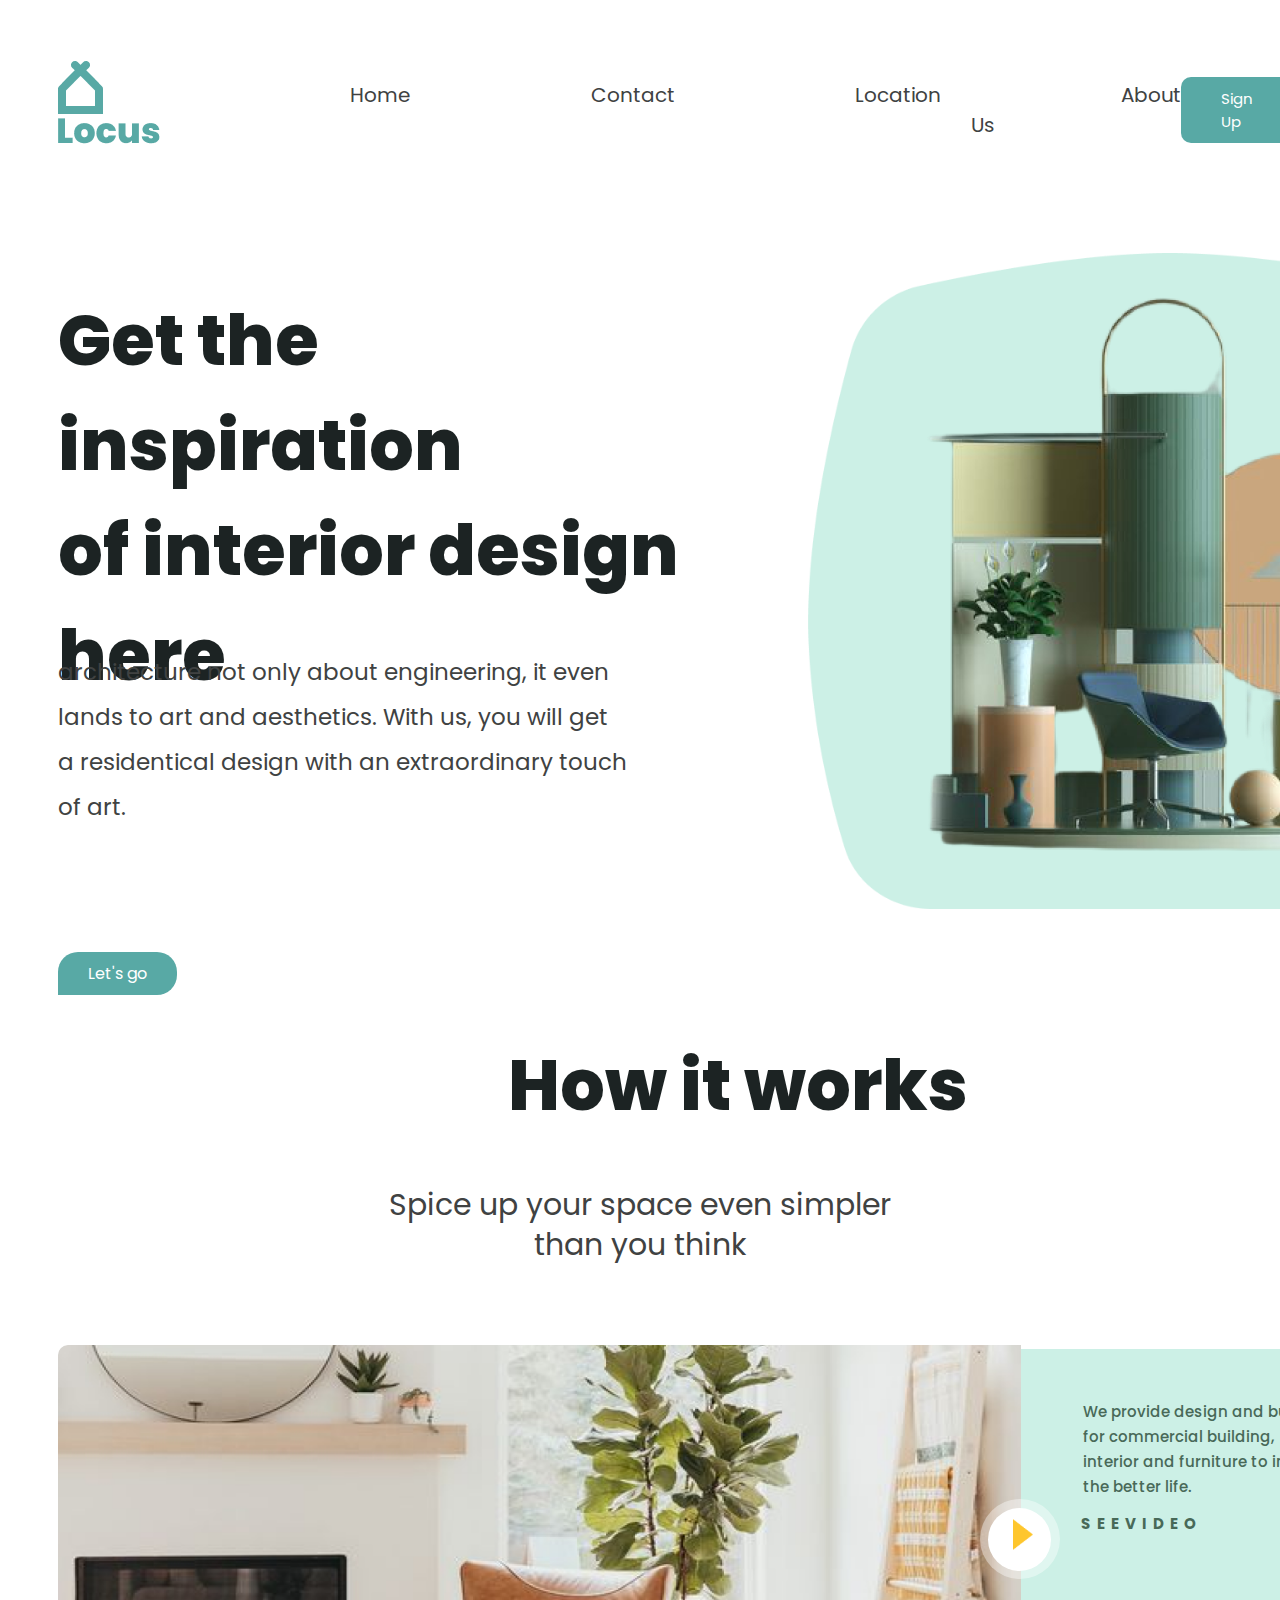
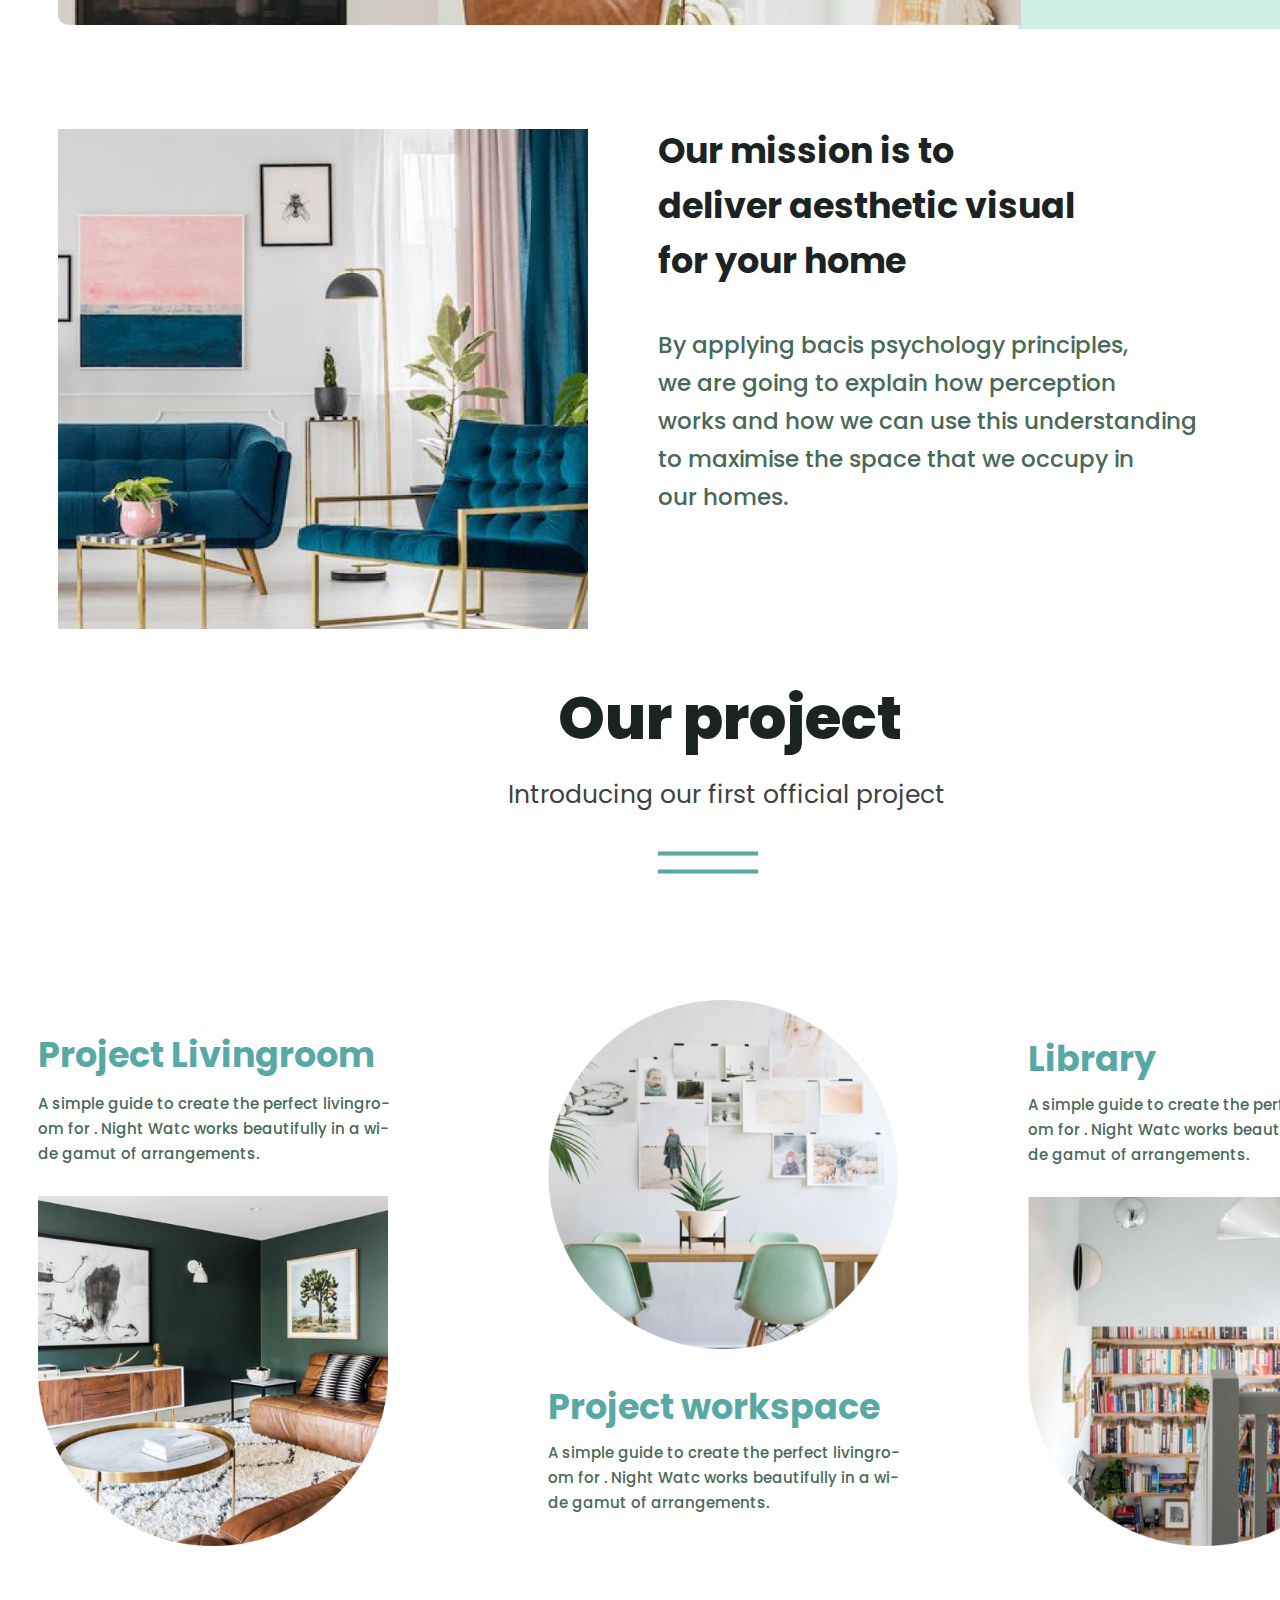
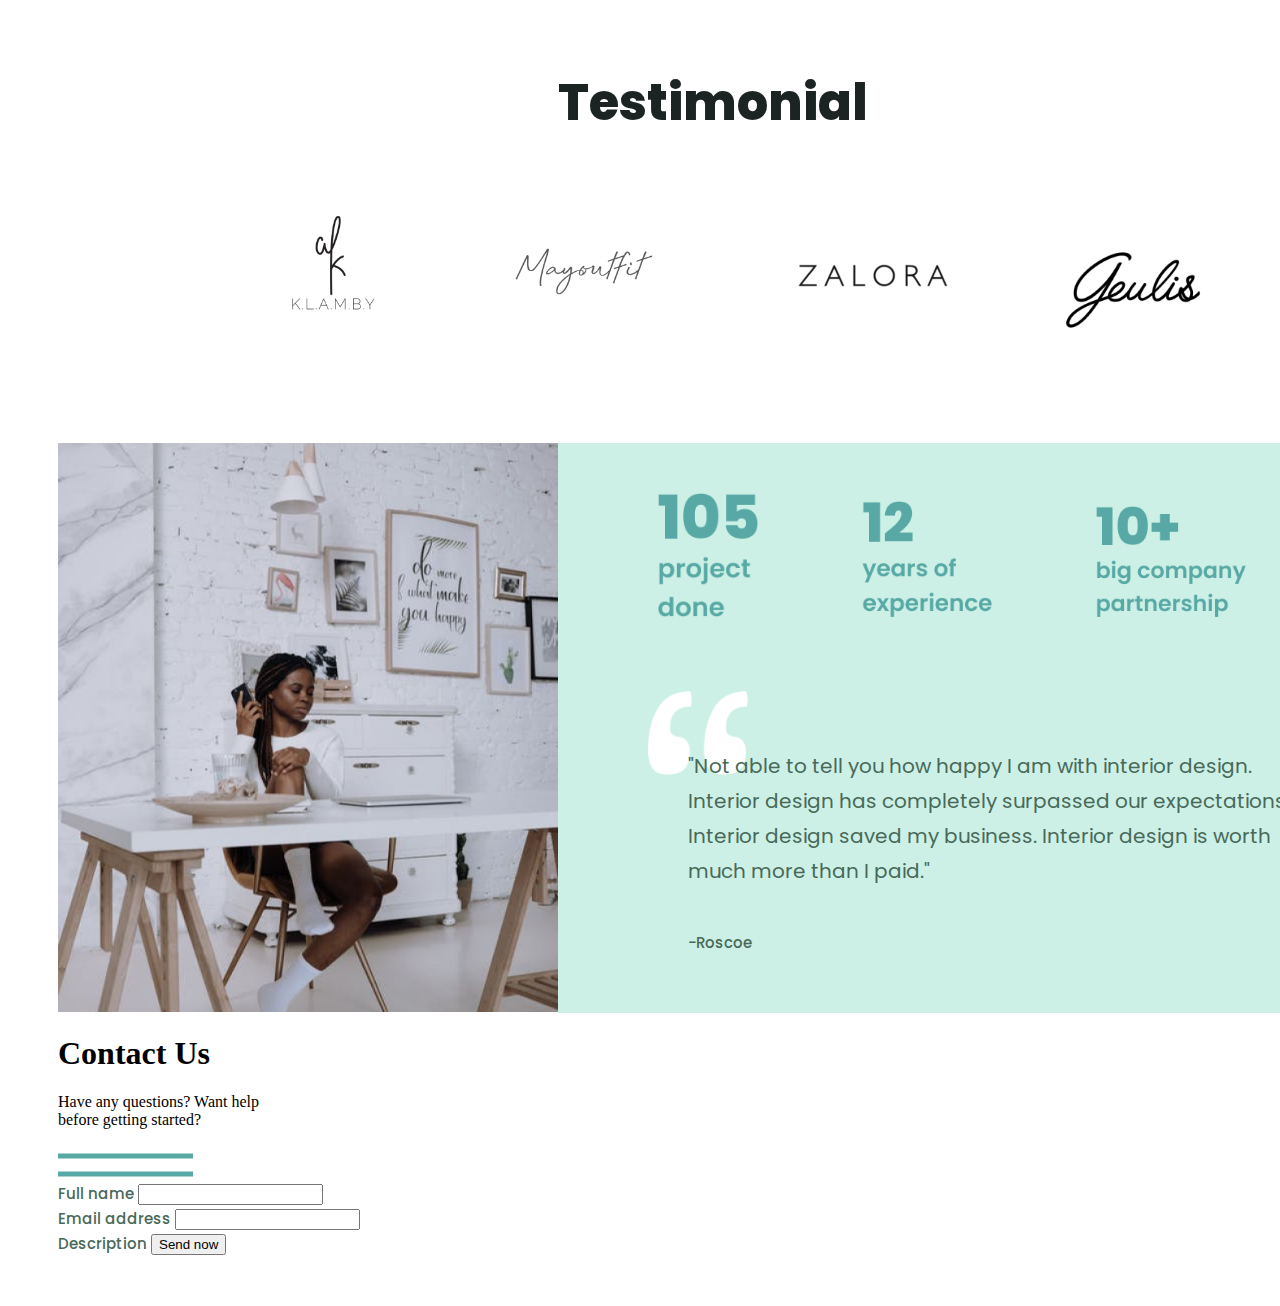
==== commit 2c80b70b: "in HTML added footer-html file footer and ! sign added with emet" ====
--- a/index.html
+++ b/index.html
@@ -1,10 +1,12 @@
-<html>
+<!DOCTYPE html>
+<html lang="en">
 
 <head>
+    <meta charset="UTF-8">
+    <meta http-equiv="X-UA-Compatible" content="IE=edge">
+    <meta name="viewport" content="width=device-width, initial-scale=1.0">
     <link rel="stylesheet" href="style.css">
-    <meta name="viewport" content="width=1920px">
     <title>Get the inspiration of interior design here</title>
-
 </head>
 
 <body>
@@ -141,10 +143,34 @@
                 </div>
             </div>
         </section>
+        <div class="footer">
+            <h1 class="footer-h1">Contact Us</h1>
+            <p class="footer-p">Have any questions? Want help<br> before getting started?</p>
+            <div class="img-in-footer">
+                <img src="./png/Vector 1 (1).png" alt="footer-line-first">
+            </div>
+            <div class="img-in-footer">
+                <img src="./png/Vector 2.png" alt="footer-line-second">
+            </div>
+            <form class="form">
+                <div class="form-group">
+                    <span class="form-title1">Full name</span>
+                    <input class="form-input">
+                </div>
+                <div class="form-group">
+                    <span class="form-title2>">Email address</span>
+                    <input class="form-input">
+                </div>
+                <span class="form-title3">Description</span>
+                <button class="form-button">Send now</button>
+            </form>
+        </div>
+
 
 
 
     </div>
+
 </body>
 
 </html>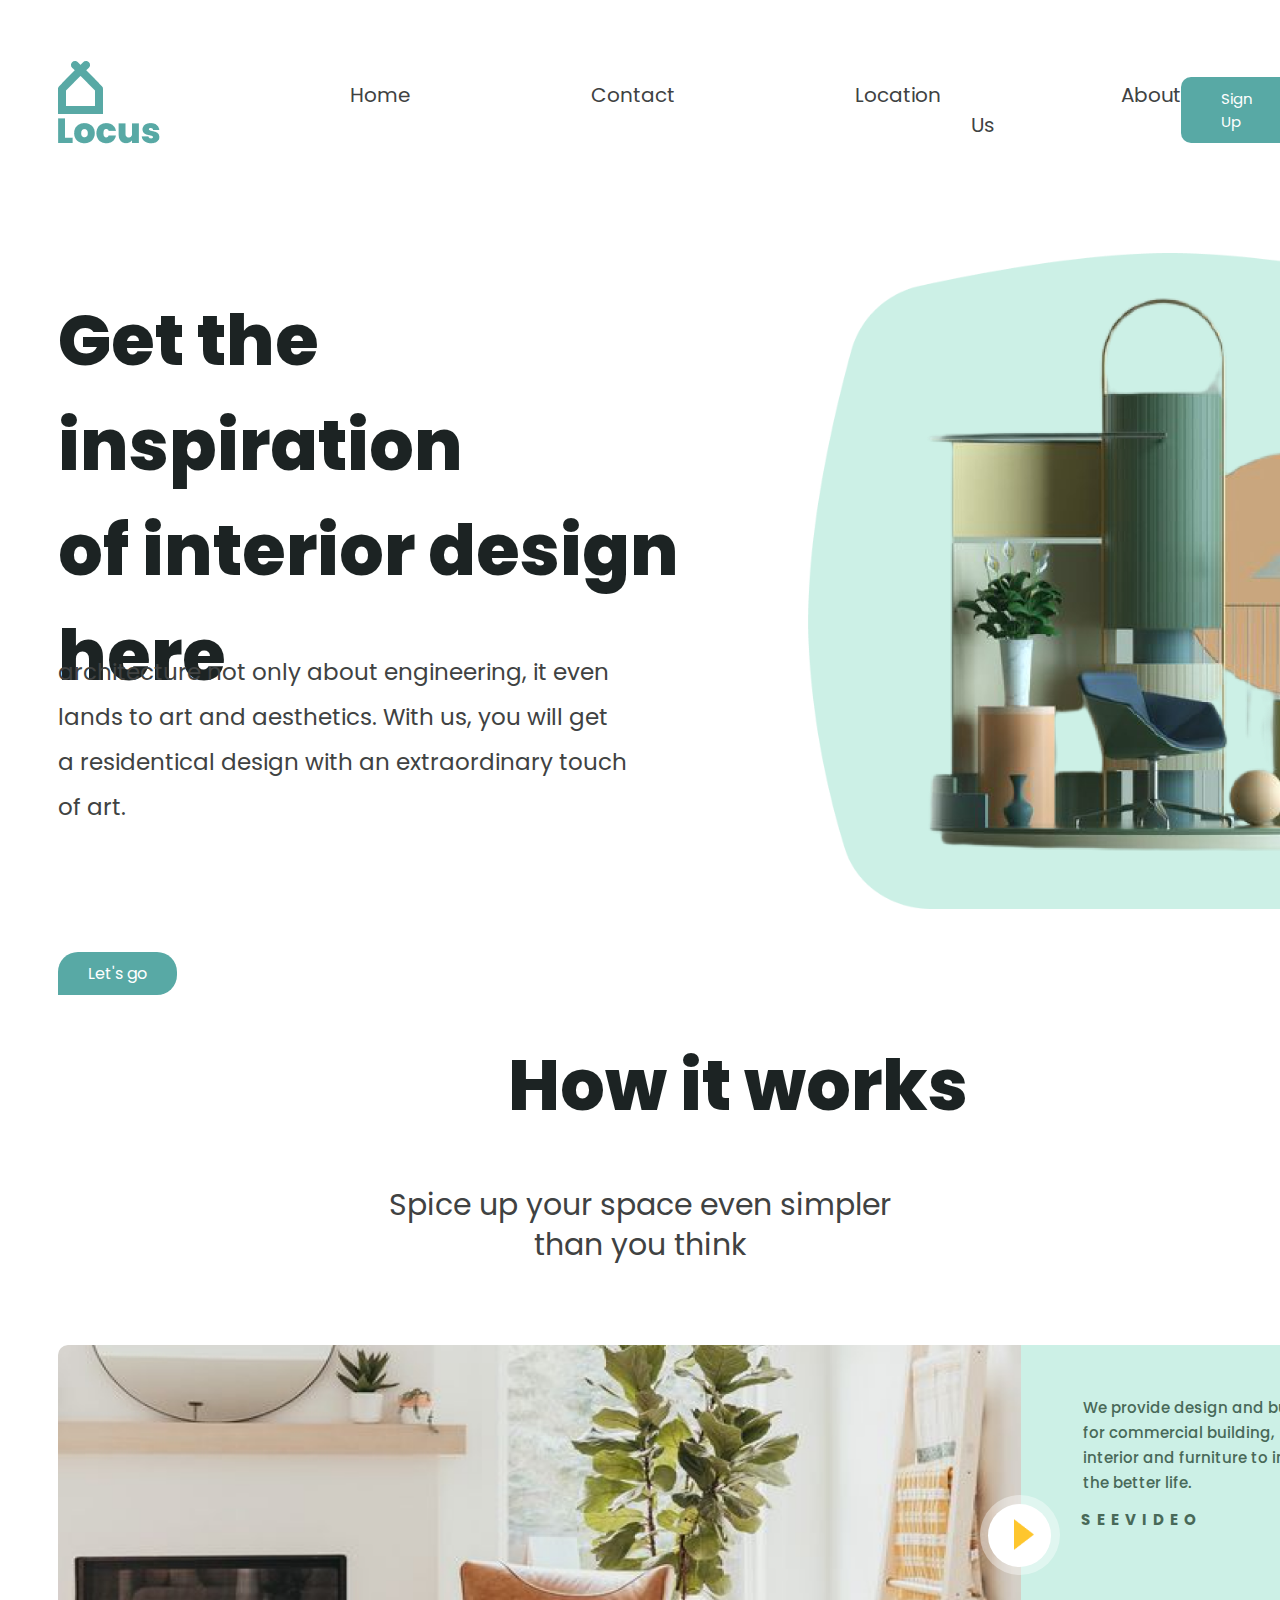
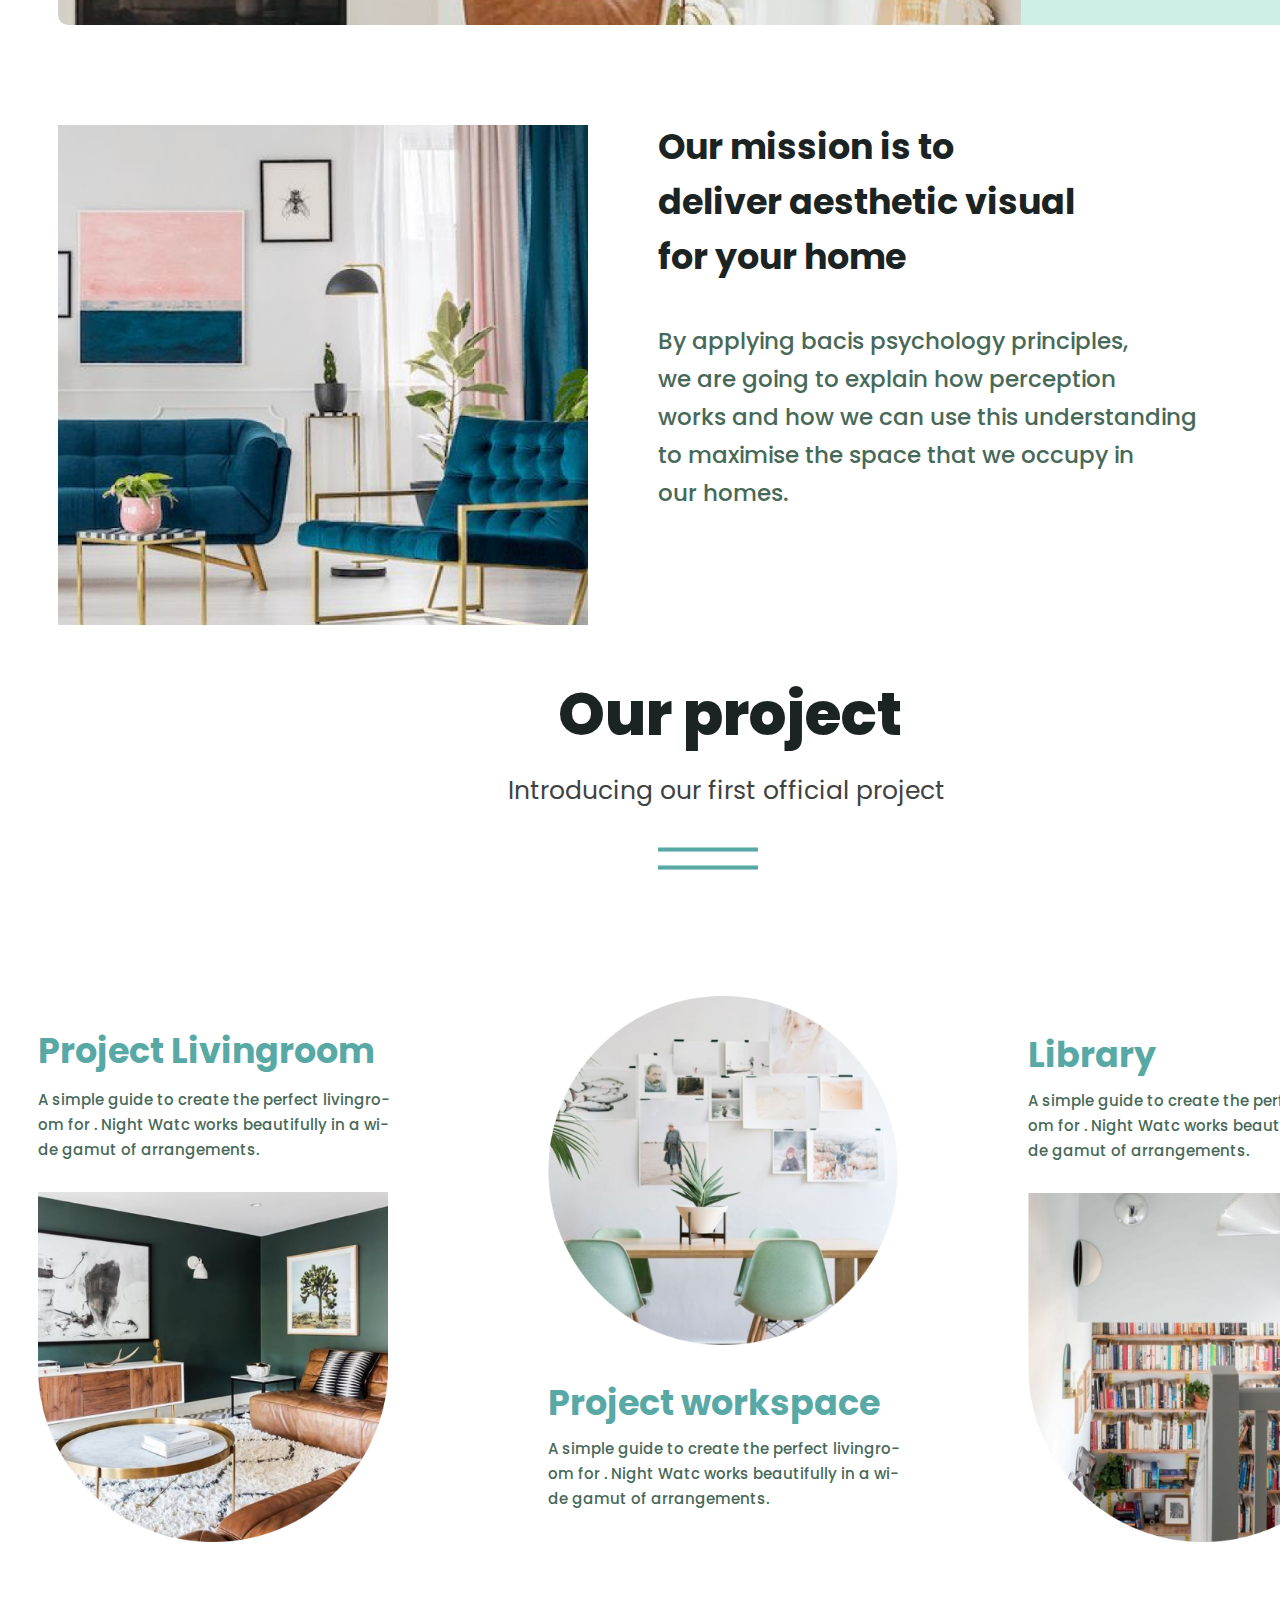
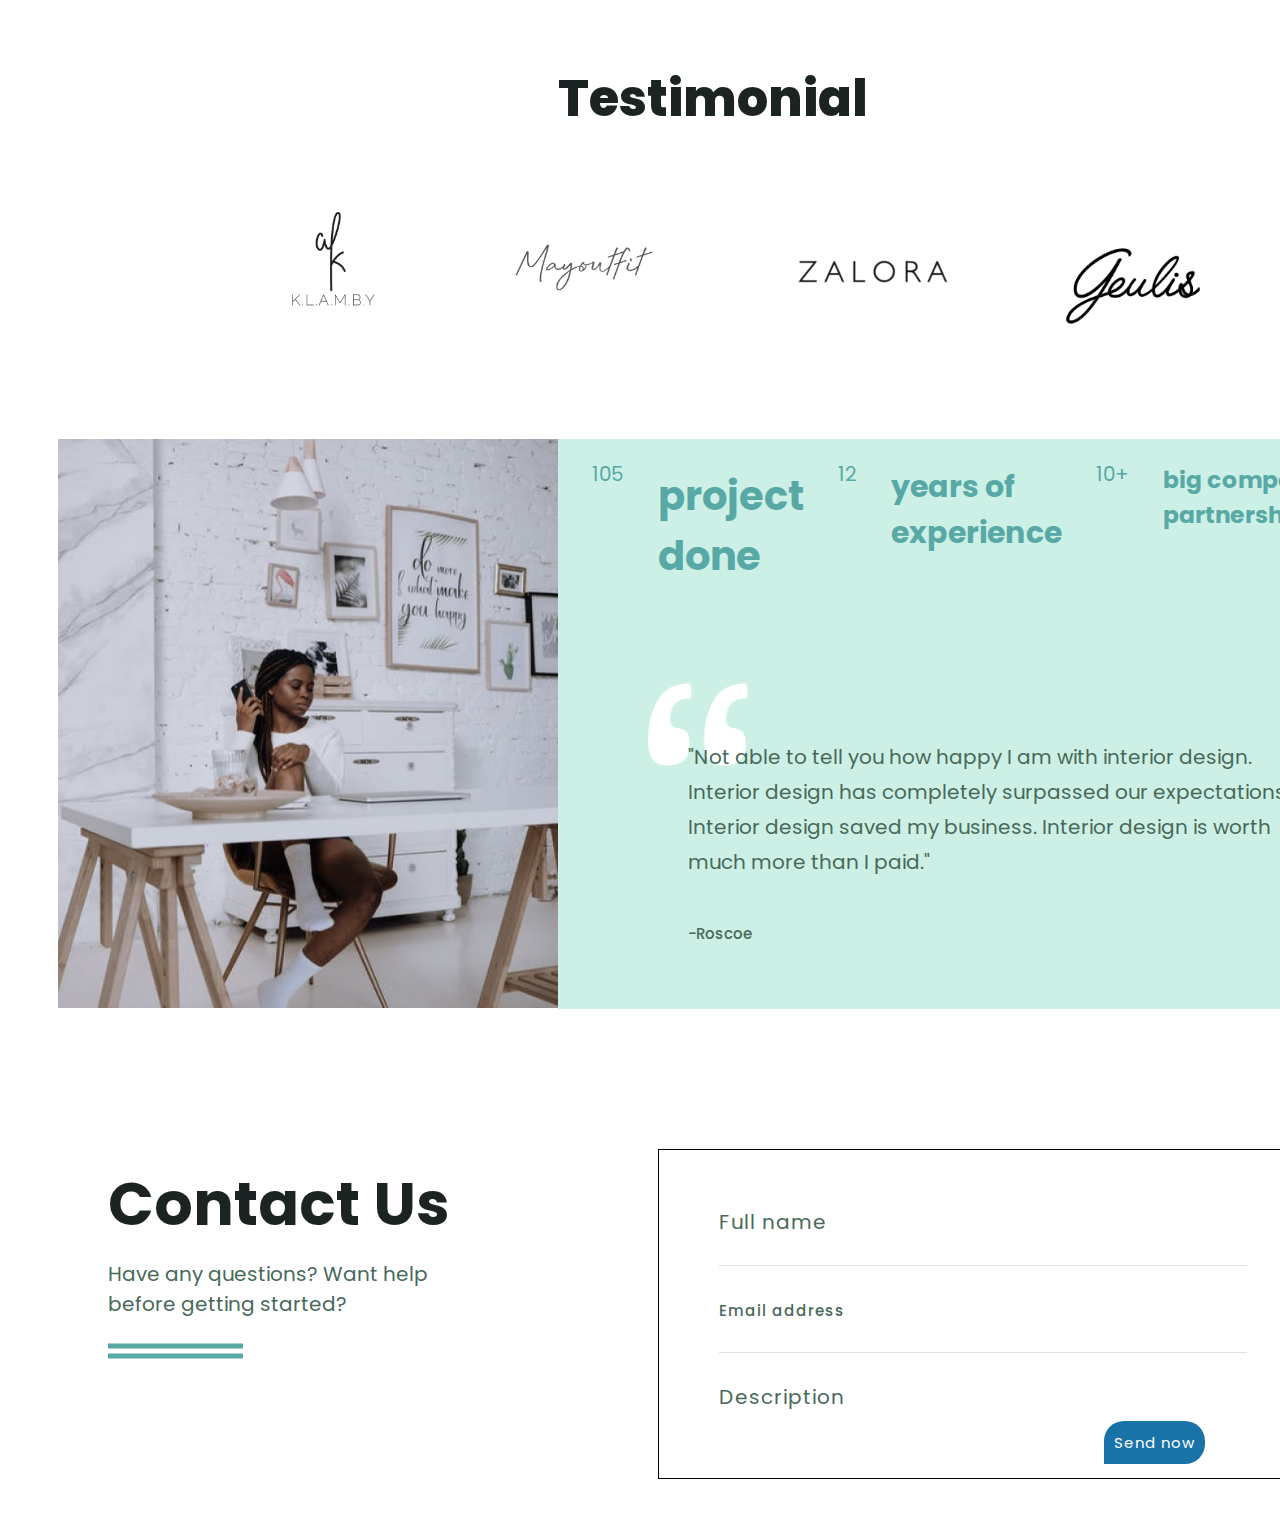
==== commit f2f48932: "deleted three img in HTML addded new div in it new class paragraph and HTML" ====
--- a/index.html
+++ b/index.html
@@ -132,9 +132,14 @@
                 <img src="./png/design-girl.png" width="500px" alt="fonts">
             </div>
             <div class="img3">
-                <img class="image7" src="./png/105 project done.png" width="100px" alt="text">
-                <img class="image8" src="./png/12 years of experience.png" width="130px" alt="text">
-                <img class="image9" src="./png/10+ big company partnership.png" width="150px" alt="text">
+                <div class="text_and_numbers">
+                    <p>105</p>
+                    <h1> project<br> done</h1>
+                    <p>12</p>
+                    <h2>years of<br> experience</h2>
+                    <p>10+</p>
+                    <h3>big company<br>partnership</h3>
+                </div>
                 <div class="image10">
                     <img src="./png/comma.png" width="100px" alt="...">
                     <p>"Not able to tell you how happy I am with interior design.<br> Interior design has completely surpassed our expectations.<br> Interior design saved my business. Interior design is worth<br> much more than I paid."<br>
--- a/style.css
+++ b/style.css
@@ -4,7 +4,7 @@
 }
 
 .container {
-    max-width: 1500px;
+    max-width: 1600px;
     margin: 50px;
 }
 
@@ -111,11 +111,6 @@
     border-radius: 10px;
     color: white;
     margin-left: auto;
-}
-
-.ml {
-    display: flex;
-    justify-content: end;
 }
 
 .btn2 {
@@ -197,7 +192,7 @@
     width: 400px;
     height: 280px;
     margin-left: 960px;
-    margin-top: -280px;
+    margin-top: -284px;
     padding: 50px 65px;
     background: #CCF0E6;
     border-radius: 0px 10px 10px 0px;
@@ -446,17 +441,12 @@
     margin-left: 60px;
 }
 
-.image7 {
-    margin-left: 100px;
-    margin-top: 50px;
-}
-
-.image8 {
-    margin-left: 100px;
-}
-
-.image9 {
-    margin-left: 100px;
+.text_and_numbers {
+    display: flex;
+    justify-content: space-evenly;
+    color: #58A9A5;
+    font-family: 'Poppins';
+    font-size: 20px;
 }
 
 .image10 {
@@ -495,7 +485,101 @@
 
 .vectorimg {
     position: absolute;
-    margin-top: 120px;
+    margin-top: 124px;
     width: 20px;
-    margin-left: -70px;
+    margin-left: -69px;
+}
+
+.form {
+    width: 650px;
+    height: 330px;
+    padding: 60px 60px;
+    border: 1px solid black;
+    font-family: 'Poppins';
+    letter-spacing: 1px;
+    margin-left: 600px;
+    margin-top: -210px;
+}
+
+.form-input,
+.form-button {
+    font-family: 'Poppins';
+    letter-spacing: 1px;
+    font-size: 15px;
+    padding-top: 20px;
+}
+
+.form-title1,
+.form-title3 {
+    margin: 0 0 20px 0;
+    font-weight: normal;
+    font-family: 'Poppins';
+    font-size: 20px;
+    color: #486958;
+}
+
+.from-title {
+    color: #486958;
+}
+
+.form-group {
+    position: relative;
+    margin-bottom: 32px;
+}
+
+.form-input {
+    width: 100%;
+    padding: 0 0 5px 0;
+    border: none;
+    border-bottom: 1px solid #e0e0e0;
+    background-color: transparent;
+    outline: none;
+    transition: 0.3s;
+}
+
+.form-input:hover {
+    border-bottom: 2px solid #1a73a8;
+}
+
+.form-button {
+    padding: 10px 10px;
+    border: none;
+    border-radius: 20px 20px 20px 0px;
+    color: white;
+    background-color: #1a73a8;
+    outline: none;
+    cursor: pointer;
+    transition: 0.3s;
+    margin-top: 10px;
+    margin-left: 73%;
+}
+
+.form-button:focus,
+.form-button:hover {
+    background-color: rgb(83, 83, 175);
+    color: rgb(193, 181, 181);
+}
+
+.footer-h1 {
+    margin-left: 50px;
+    margin-top: 150px;
+    font-family: 'Poppins';
+    font-style: normal;
+    font-size: 60px;
+    color: #1C2323;
+}
+
+.footer-p {
+    margin-left: 50px;
+    font-family: 'Poppins';
+    font-style: normal;
+    font-size: 20px;
+    color: #486958;
+    margin-top: -30px;
+}
+
+.img-in-footer {
+    width: 120px;
+    line-height: 10px;
+    margin-left: 50px;
 }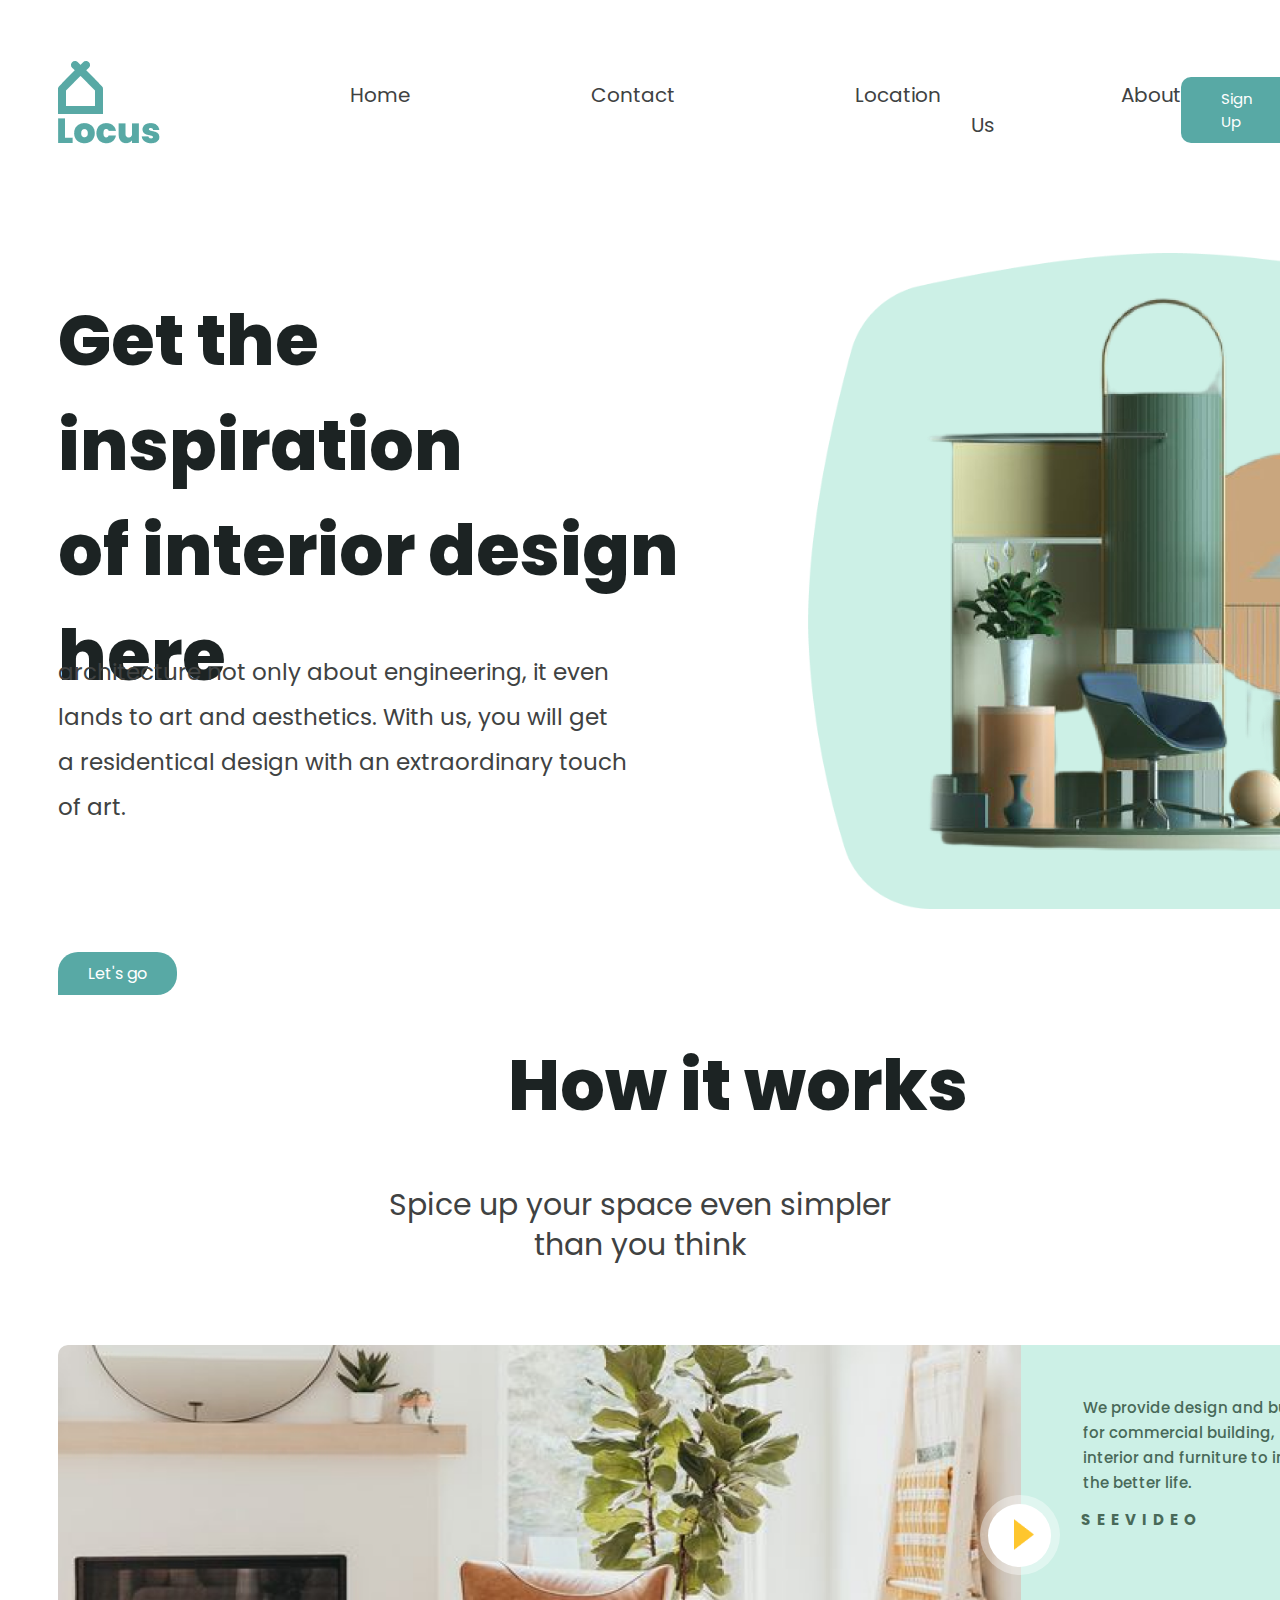
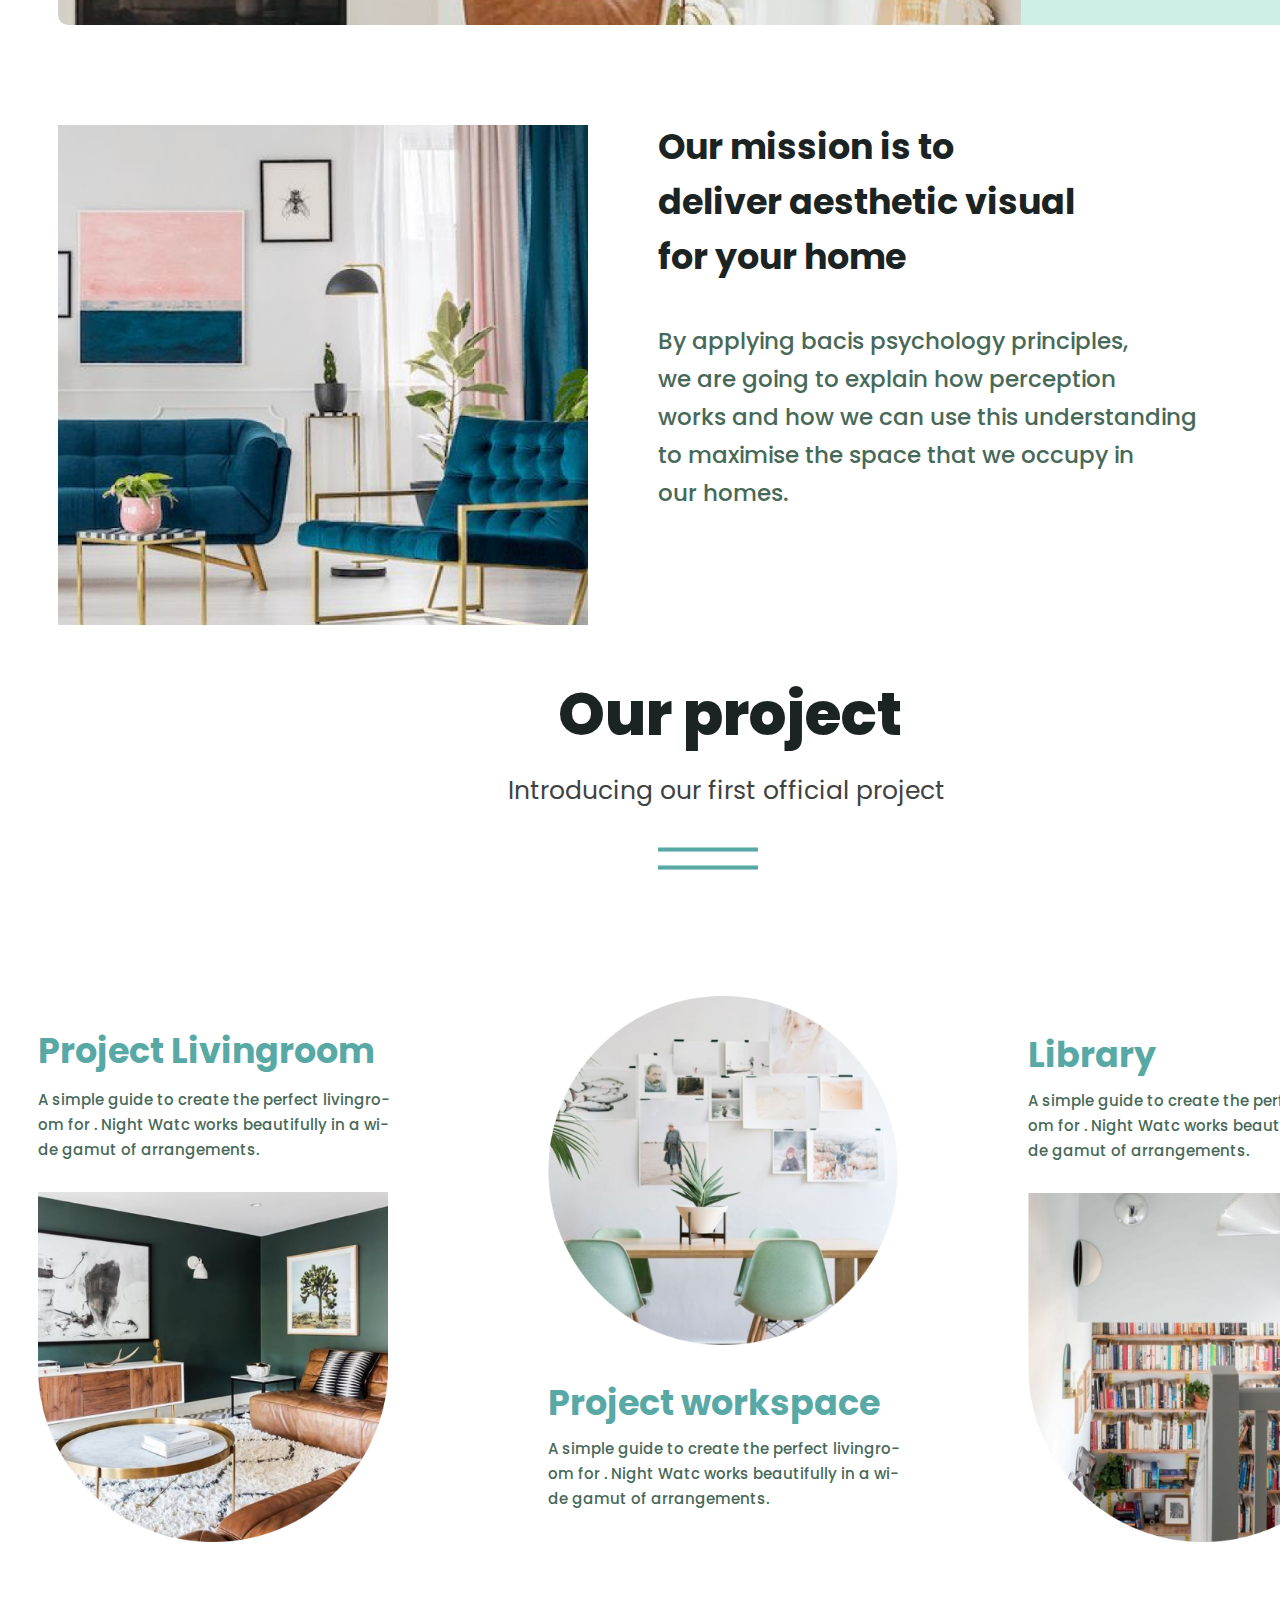
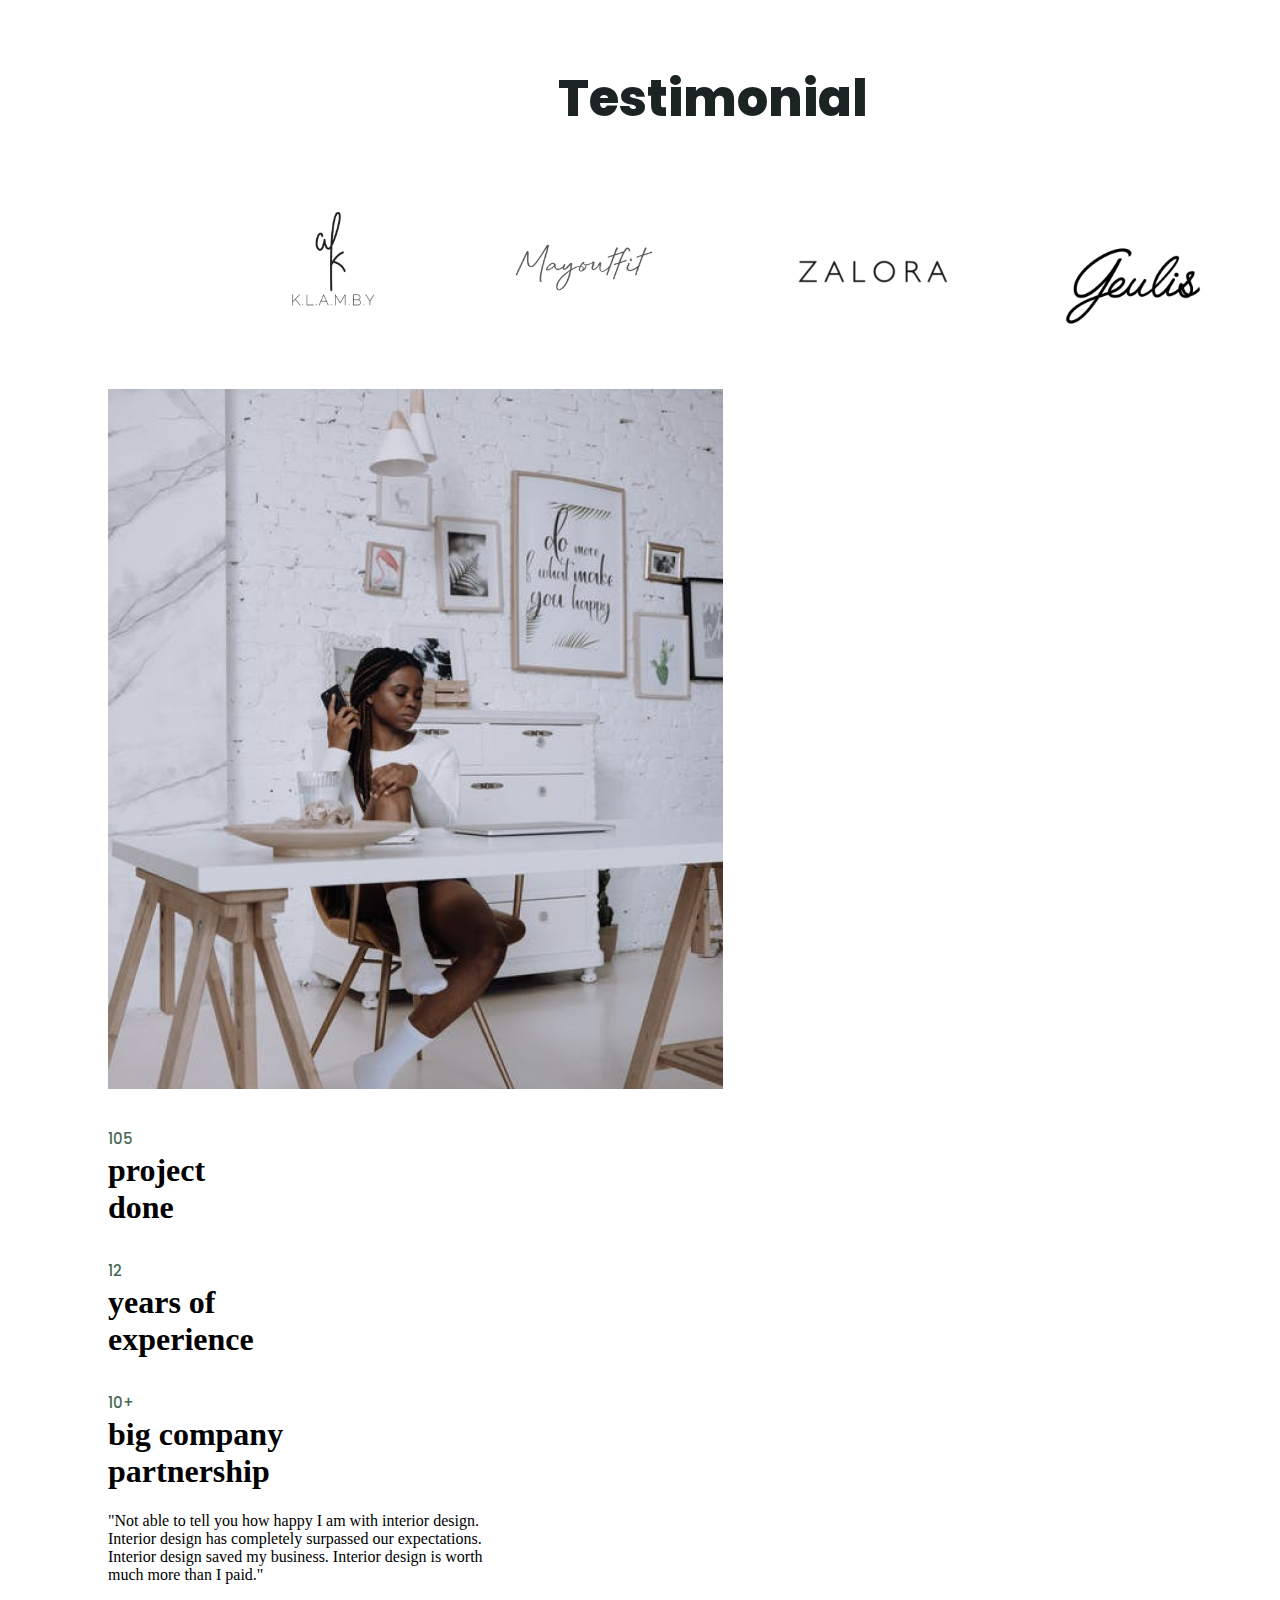
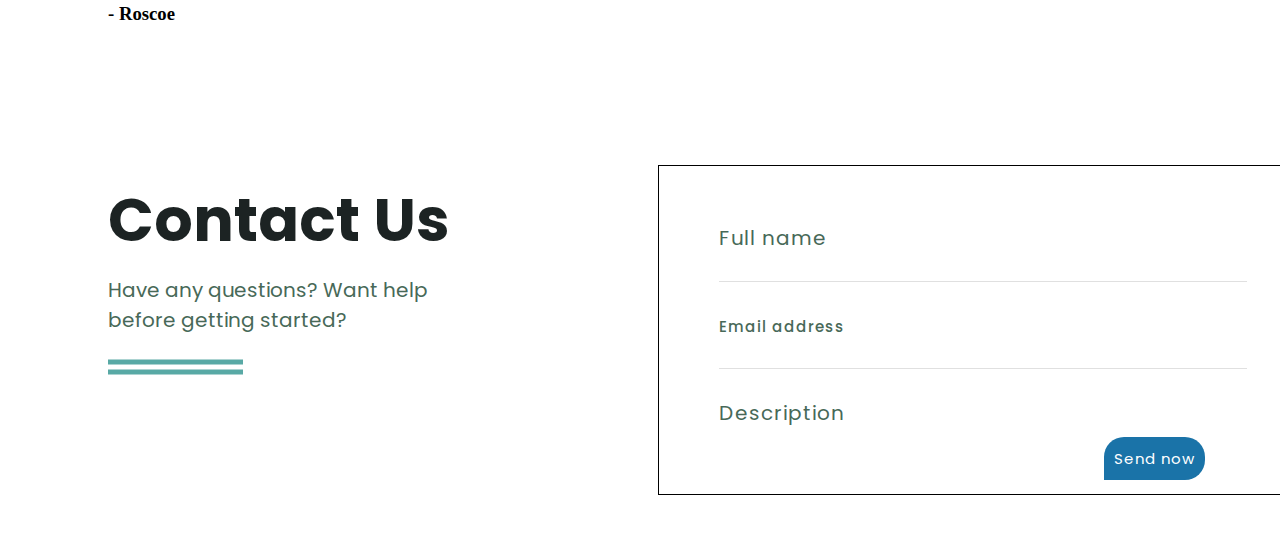
==== commit 17141e63: "added a new class and  changed the  layout center" ====
--- a/index.html
+++ b/index.html
@@ -128,7 +128,7 @@
                     <img src="./png/font44.png" width="150px" alt="fonts">
                 </div>
             </div>
-            <div class="image6">
+            <!-- <div class="image6">
                 <img src="./png/design-girl.png" width="500px" alt="fonts">
             </div>
             <div class="img3">
@@ -146,6 +146,26 @@
                         <br>
                         <span>-Roscoe</span>
                 </div>
+            </div> -->
+            <div class="main">
+                <div class="container">
+                    <div class="inside-main">
+                        <div class="left-img">
+                            <img class="img" src="./png/design-girl.png" alt="">
+                        </div>
+                        <div class="inside-div-main">
+                            <div class="right-h1-text">
+                                <h1 class="h1-number"><span class="number">105</span> <br> project <br> done</h1>
+                                <h1 class="h1-number"><span class="number">12</span> <br> years of <br> experience</h1>
+                                <h1 class="h1-number"><span class="number">10+</span> <br> big company <br> partnership</h1>
+                            </div>
+                            <div class="paragraf">
+                                <p>"Not able to tell you how happy I am with interior design. <br> Interior design has completely surpassed our expectations. <br> Interior design saved my business. Interior design is worth <br> much more than I paid."</p>
+                                <h3>- Roscoe</h3>
+                            </div>
+                        </div>
+                    </div>
+                </div>
             </div>
         </section>
         <div class="footer">
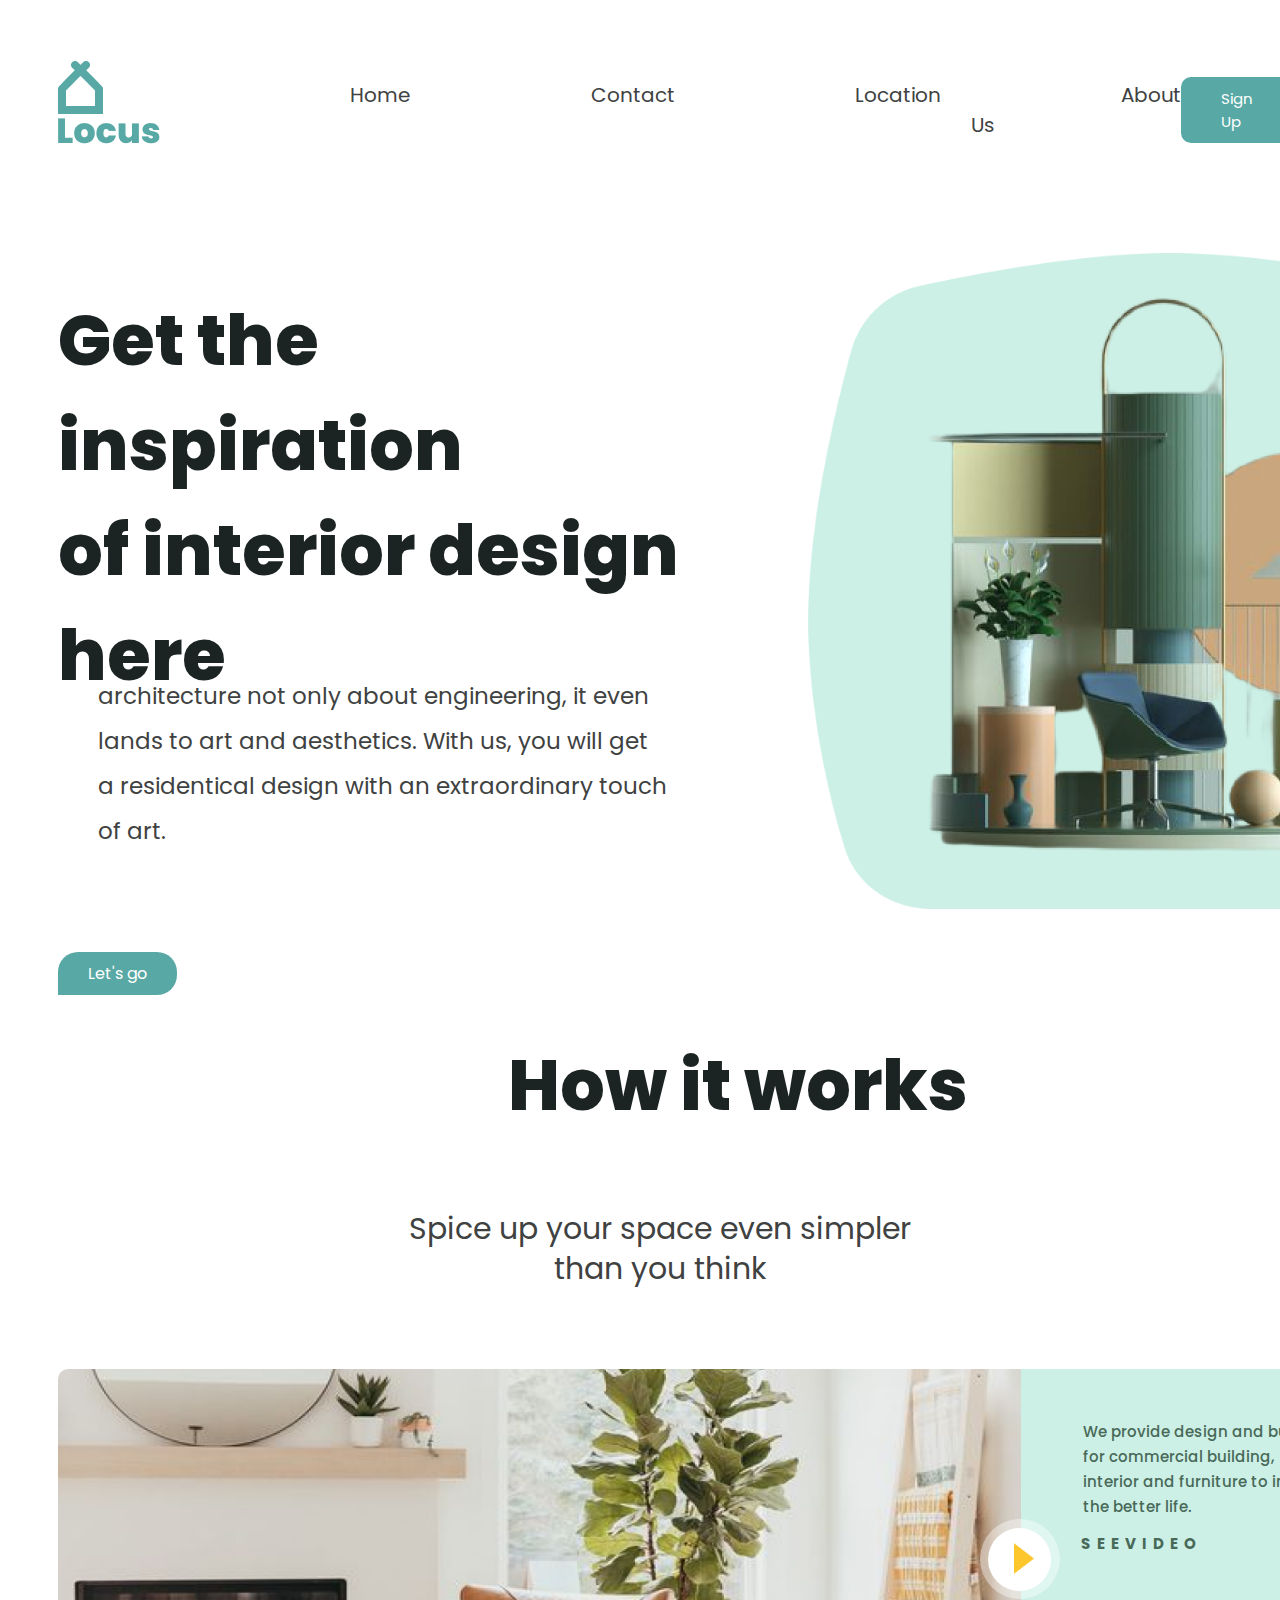
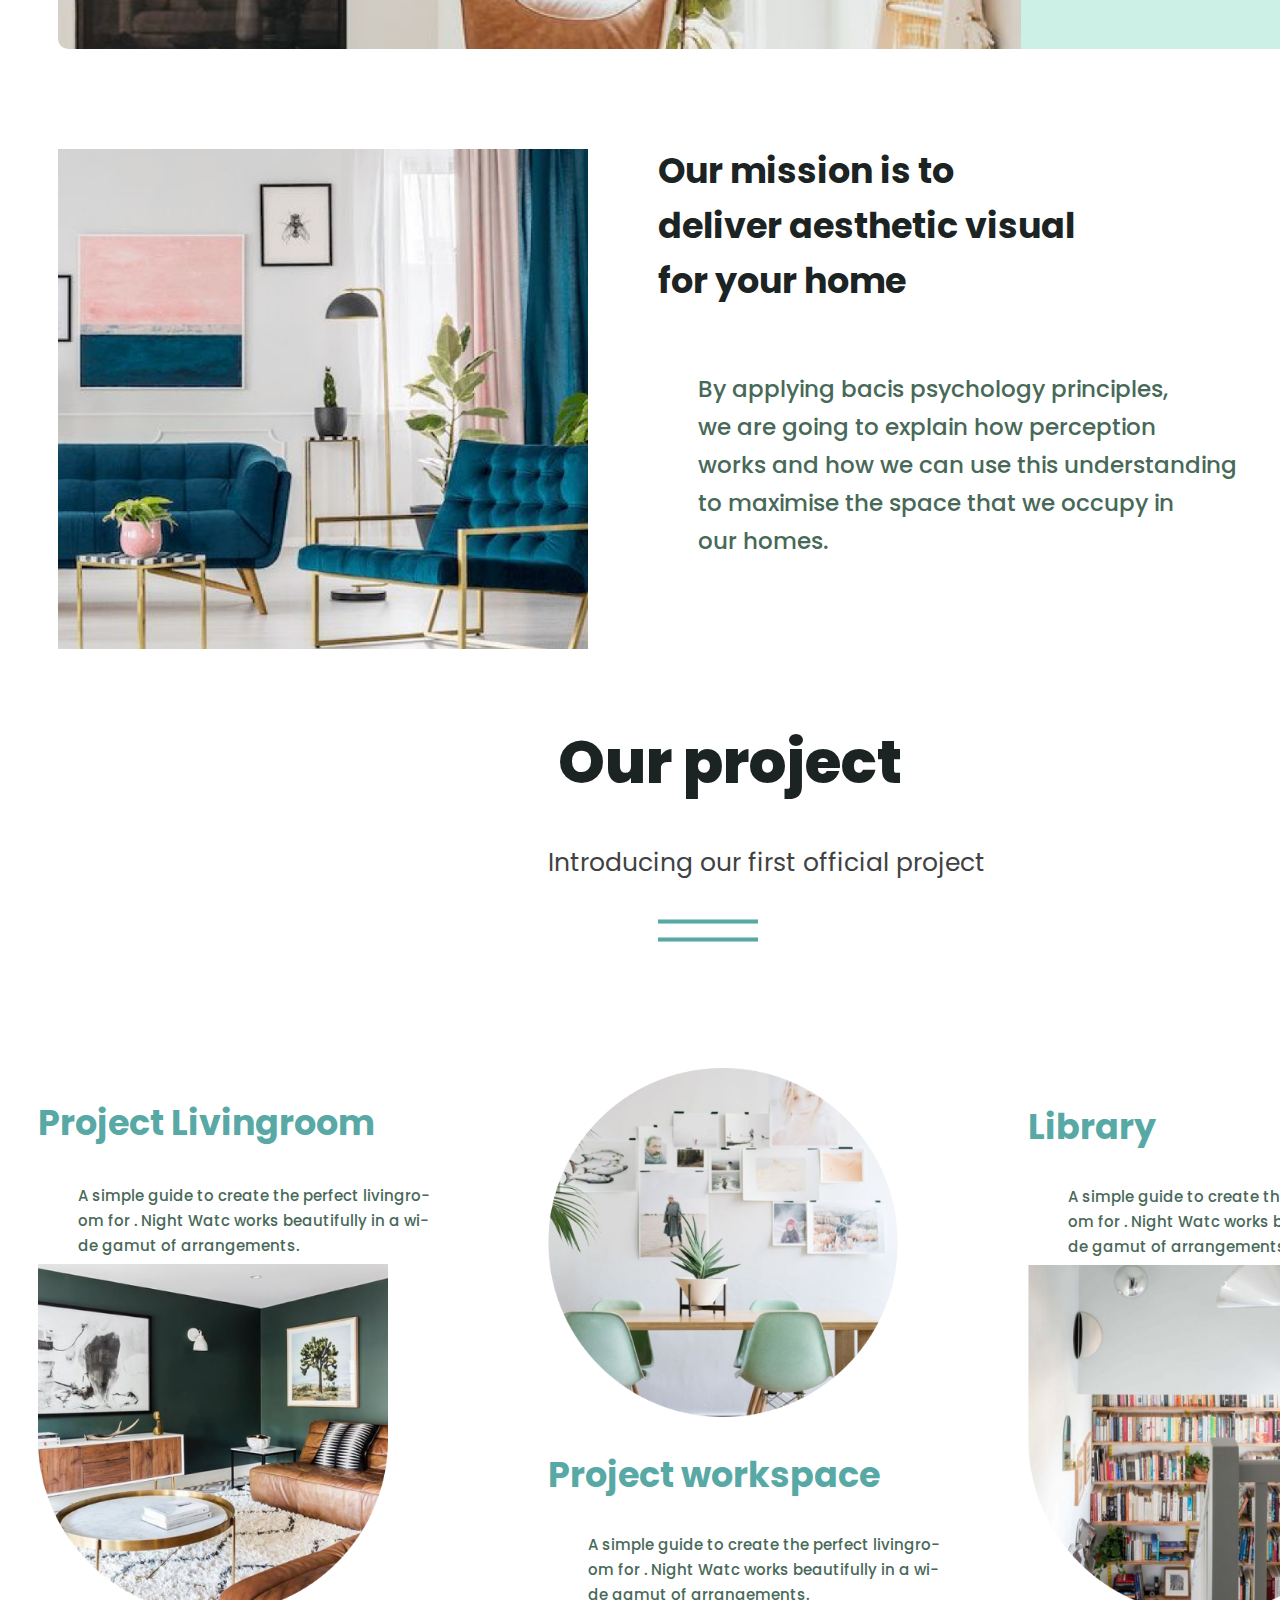
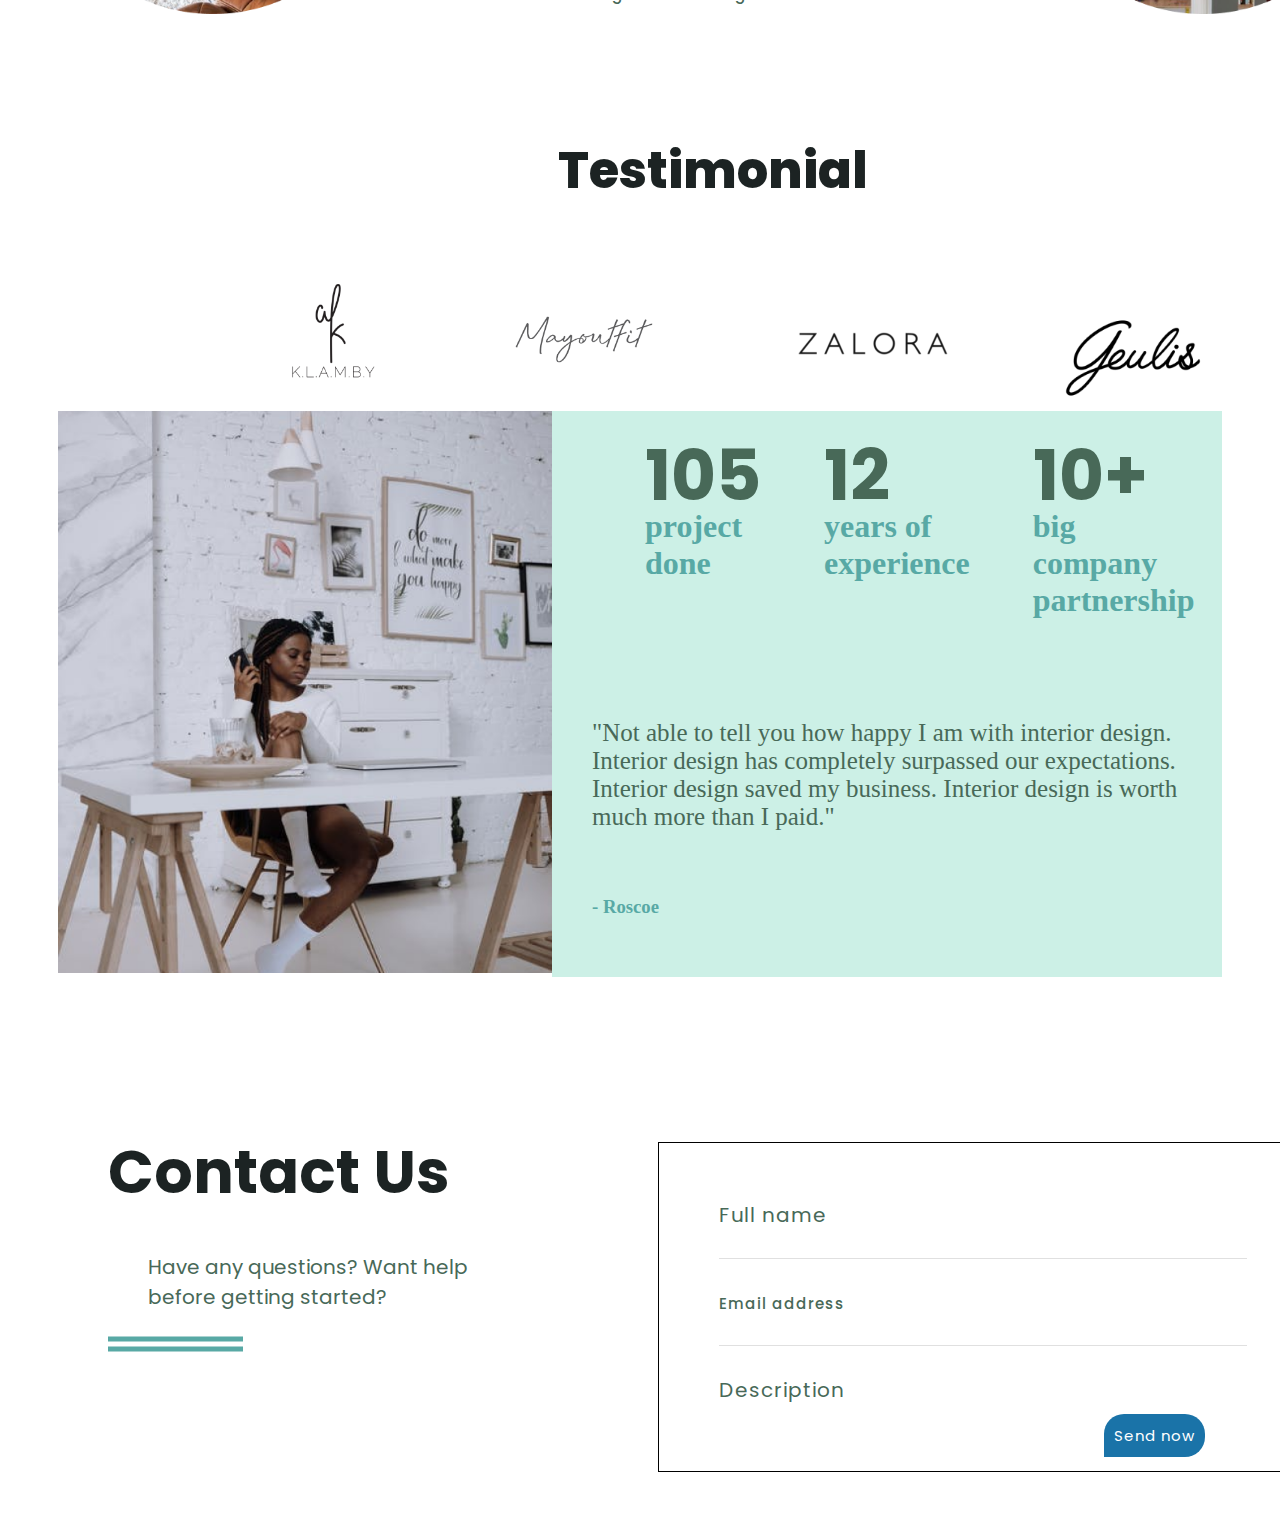
==== commit 8c54cf1e: "deleted container in classes main" ====
--- a/index.html
+++ b/index.html
@@ -148,23 +148,23 @@
                 </div>
             </div> -->
             <div class="main">
-                <div class="container">
-                    <div class="inside-main">
-                        <div class="left-img">
-                            <img class="img" src="./png/design-girl.png" alt="">
+
+                <div class="inside-main">
+                    <div class="left-img">
+                        <img class="img" src="./png/design-girl.png" alt="">
+                    </div>
+                    <div class="inside-div-main">
+                        <div class="right-h1-text">
+                            <h1 class="h1-number"><span class="number">105</span> <br> project <br> done</h1>
+                            <h1 class="h1-number"><span class="number">12</span> <br> years of <br> experience</h1>
+                            <h1 class="h1-number"><span class="number">10+</span> <br> big company <br> partnership</h1>
                         </div>
-                        <div class="inside-div-main">
-                            <div class="right-h1-text">
-                                <h1 class="h1-number"><span class="number">105</span> <br> project <br> done</h1>
-                                <h1 class="h1-number"><span class="number">12</span> <br> years of <br> experience</h1>
-                                <h1 class="h1-number"><span class="number">10+</span> <br> big company <br> partnership</h1>
-                            </div>
-                            <div class="paragraf">
-                                <p>"Not able to tell you how happy I am with interior design. <br> Interior design has completely surpassed our expectations. <br> Interior design saved my business. Interior design is worth <br> much more than I paid."</p>
-                                <h3>- Roscoe</h3>
-                            </div>
+                        <div class="paragraf">
+                            <p>"Not able to tell you how happy I am with interior design. <br> Interior design has completely surpassed our expectations. <br> Interior design saved my business. Interior design is worth <br> much more than I paid."</p>
+                            <h3>- Roscoe</h3>
                         </div>
                     </div>
+
                 </div>
             </div>
         </section>
--- a/style.css
+++ b/style.css
@@ -400,7 +400,8 @@
     margin-top: -50px;
 }
 
-.image6 {
+
+/* .image6 {
     margin-top: 100px;
     height: 100px;
 }
@@ -411,7 +412,7 @@
     margin-left: 500px;
     margin-top: -100px;
     background: #CCF0E6;
-}
+} */
 
 .linia {
     width: 800px;
@@ -441,7 +442,8 @@
     margin-left: 60px;
 }
 
-.text_and_numbers {
+
+/* .text_and_numbers {
     display: flex;
     justify-content: space-evenly;
     color: #58A9A5;
@@ -452,15 +454,65 @@
 .image10 {
     margin-left: 90px;
     margin-top: 70px;
-}
-
-.image10 p {
+} */
+
+
+/* .image10 p {
     margin-top: -30px;
     margin-left: 40px;
     font-family: 'Poppins';
     font-size: 20px;
     line-height: 35px;
     color: #486958;
+} */
+
+.img {
+    max-width: 100%;
+}
+
+.right-h1-text {
+    display: flex;
+    justify-content: space-between;
+    padding: 10px;
+    padding-left: 50px;
+    background: #CCF0E6;
+}
+
+.inside-main {
+    display: flex;
+    justify-content: space-around;
+}
+
+.h1-number {
+    padding: 20px;
+    padding-left: 43px;
+    color: #58A9A5;
+}
+
+.number {
+    font-size: 70px;
+    font-weight: 700;
+}
+
+.inside-div-main {
+    background: #CCF0E6;
+    max-width: 670px;
+    width: 100%;
+    margin: 0 auto;
+}
+
+p {
+    padding-left: 40px;
+    padding-top: 24px;
+    font-size: 25px;
+    min-width: 100%;
+    color: #486958;
+}
+
+h3 {
+    margin-top: 65px;
+    padding-left: 40px;
+    color: #58A9A5;
 }
 
 .vector {
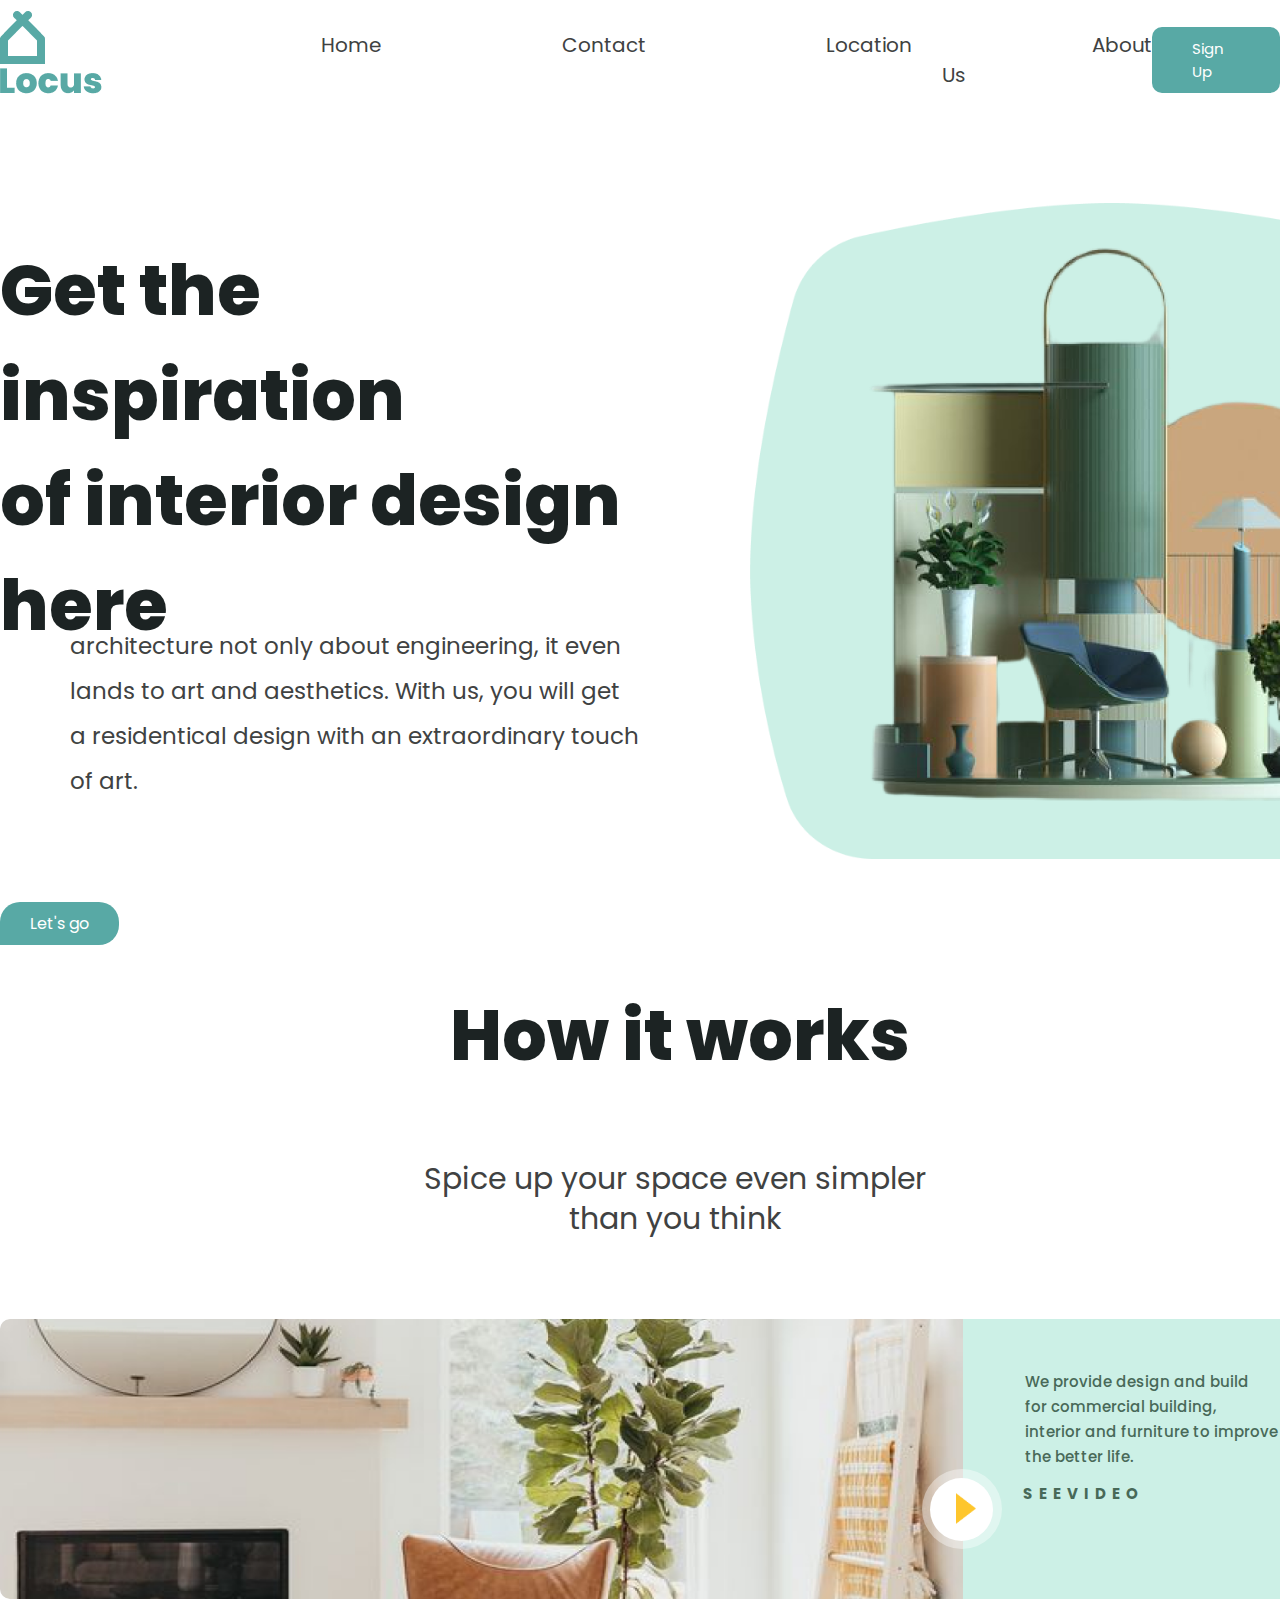
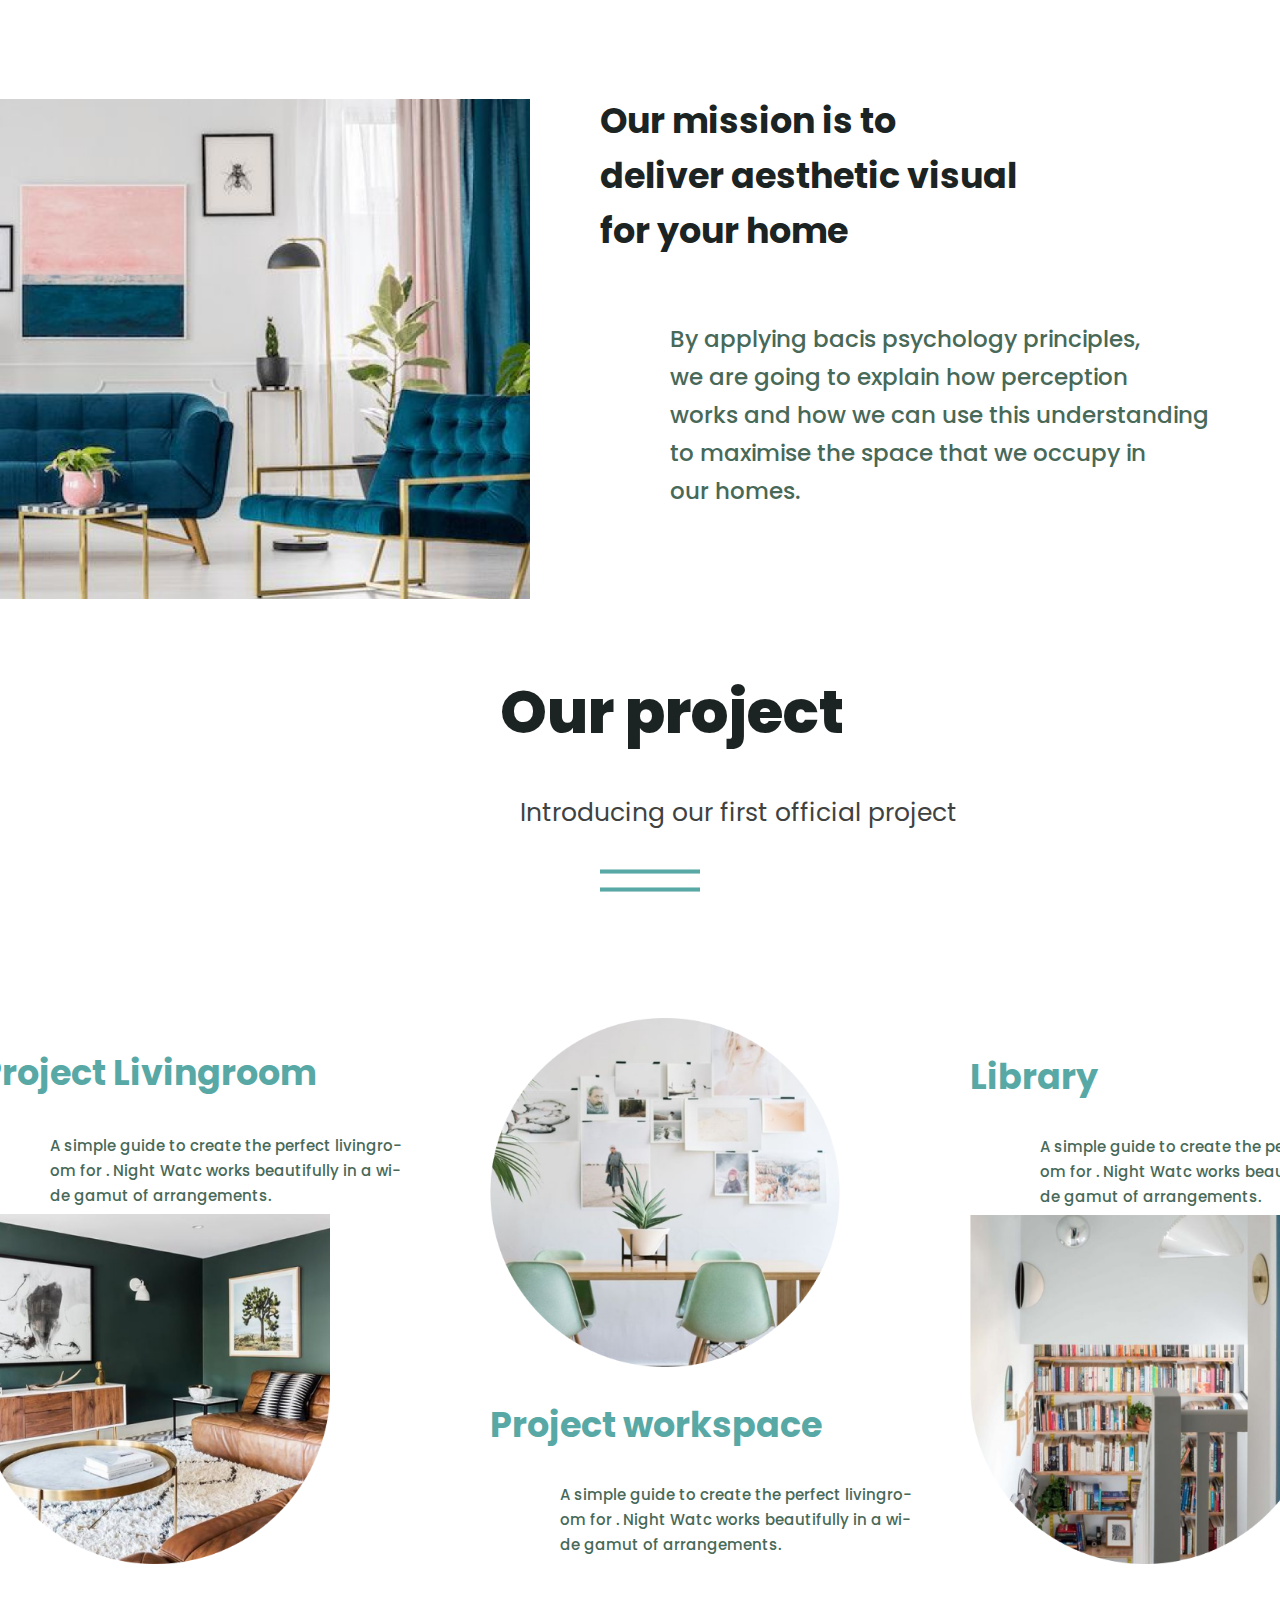
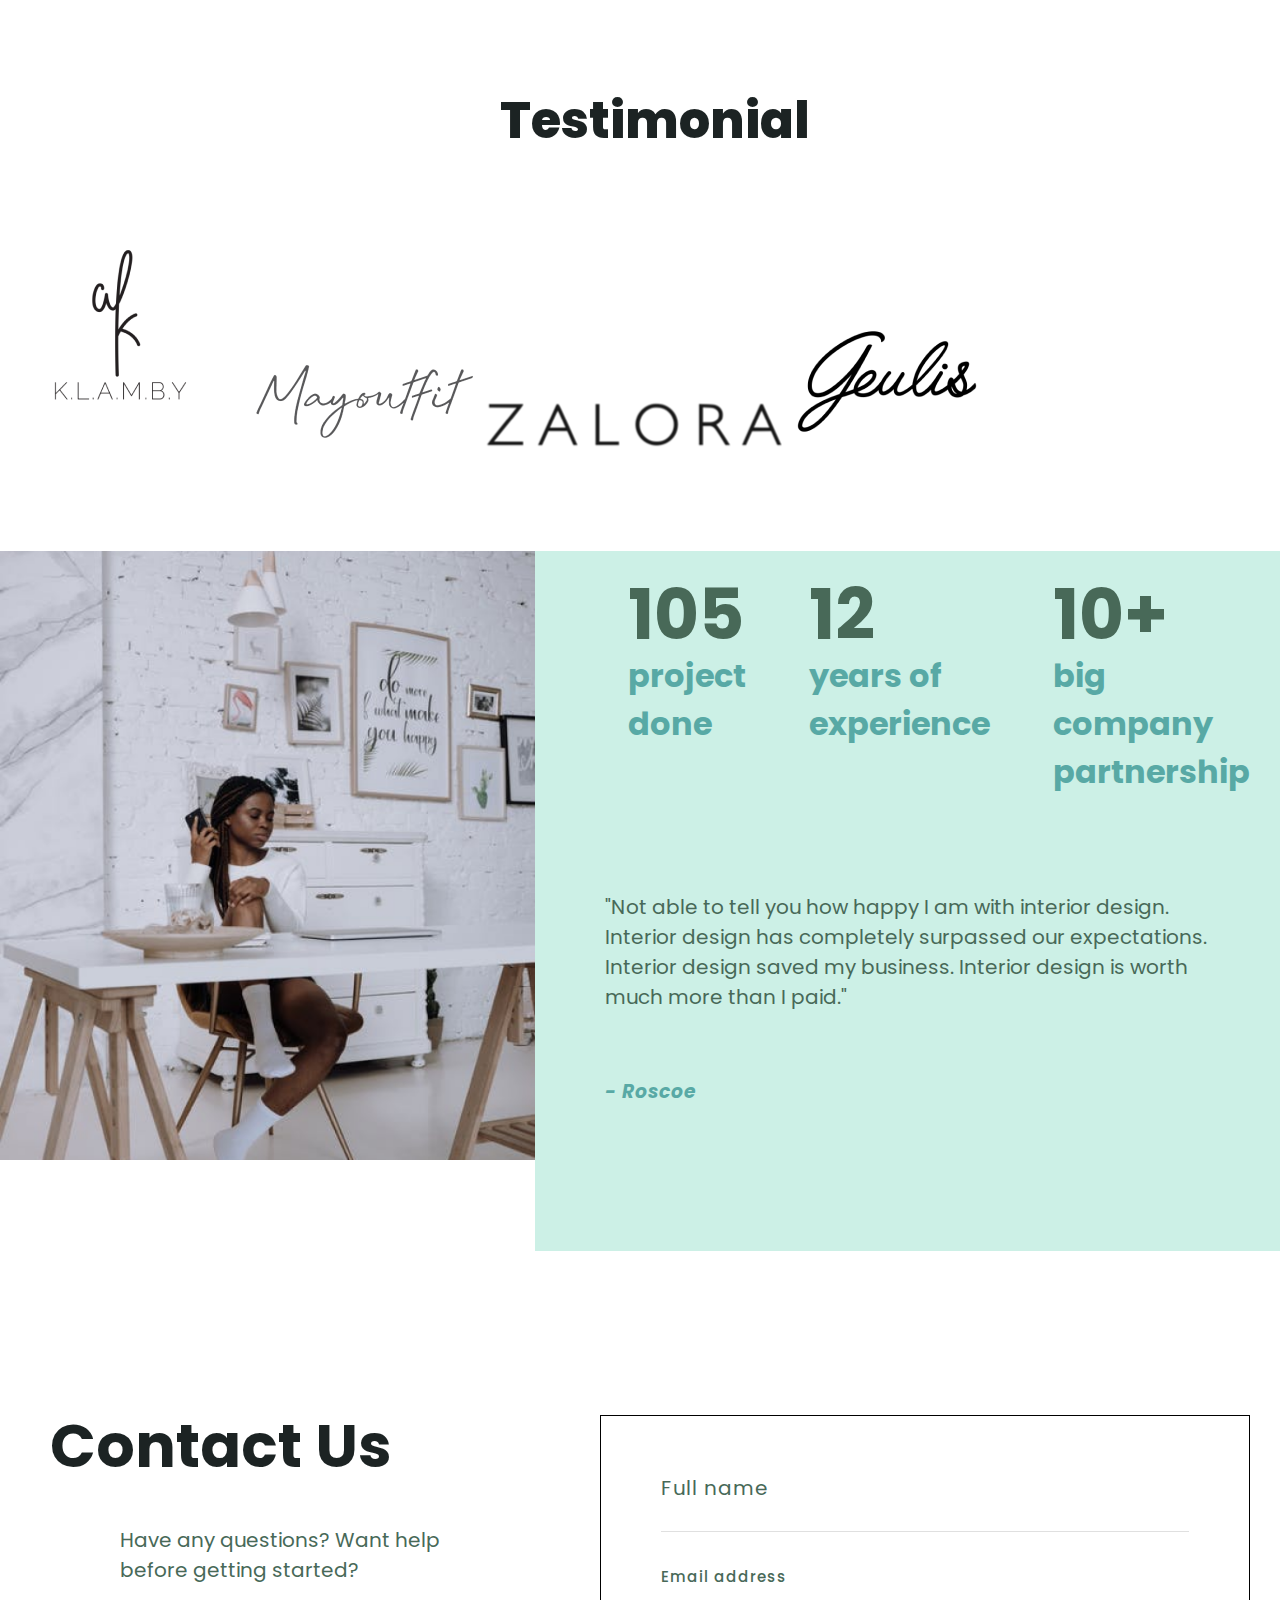
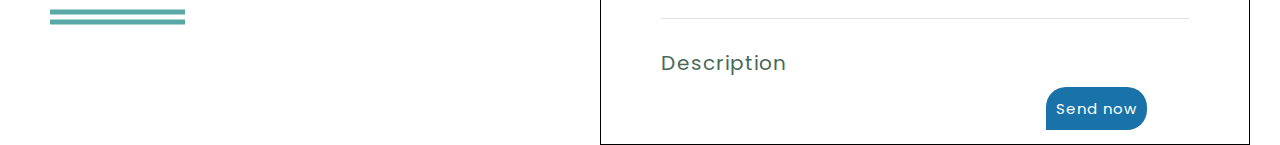
==== commit 95d6a8b2: "removed some div in HTML all fonts replaced in one div" ====
--- a/index.html
+++ b/index.html
@@ -6,6 +6,7 @@
     <meta http-equiv="X-UA-Compatible" content="IE=edge">
     <meta name="viewport" content="width=device-width, initial-scale=1.0">
     <link rel="stylesheet" href="style.css">
+    <!-- <link rel="stylesheet" href="adaptation.css"> -->
     <title>Get the inspiration of interior design here</title>
 </head>
 
@@ -115,17 +116,11 @@
         <section>
             <div class="box7">
                 <h1>Testimonial</h1>
-                <div class="fonts-on-layout-1">
-                    <img src="./png/font1.png" width="150px" alt="fonts">
-                </div>
-                <div class="fonts-on-layout-2">
-                    <img src="./png/font2.png" width="150px" alt="fonts">
-                </div>
-                <div class="fonts-on-layout-3">
-                    <img src="./png/font3.png" width="150px" alt="fonts">
-                </div>
-                <div class="fonts-on-layout-4">
-                    <img src="./png/font44.png" width="150px" alt="fonts">
+                <div class="fonts-on-layout">
+                    <img src="./png/font1.png" alt="fonts">
+                    <img src="./png/font2.png" alt="fonts">
+                    <img src="./png/font3.png" alt="fonts">
+                    <img src="./png/font44.png" alt="fonts">
                 </div>
             </div>
             <!-- <div class="image6">
--- a/style.css
+++ b/style.css
@@ -3,9 +3,14 @@
     box-sizing: border-box;
 }
 
+body {
+    margin: 0;
+}
+
 .container {
     max-width: 1600px;
-    margin: 50px;
+    width: 100%;
+    margin: 0 auto;
 }
 
 .row {
@@ -110,7 +115,6 @@
     font-size: 15px;
     border-radius: 10px;
     color: white;
-    margin-left: auto;
 }
 
 .btn2 {
@@ -442,32 +446,12 @@
     margin-left: 60px;
 }
 
-
-/* .text_and_numbers {
-    display: flex;
-    justify-content: space-evenly;
-    color: #58A9A5;
-    font-family: 'Poppins';
-    font-size: 20px;
-}
-
-.image10 {
-    margin-left: 90px;
-    margin-top: 70px;
-} */
-
-
-/* .image10 p {
-    margin-top: -30px;
-    margin-left: 40px;
-    font-family: 'Poppins';
-    font-size: 20px;
-    line-height: 35px;
-    color: #486958;
-} */
-
 .img {
     max-width: 100%;
+}
+
+.main {
+    margin-top: 100px;
 }
 
 .right-h1-text {
@@ -476,6 +460,7 @@
     padding: 10px;
     padding-left: 50px;
     background: #CCF0E6;
+    font-family: 'Poppins';
 }
 
 .inside-main {
@@ -496,23 +481,26 @@
 
 .inside-div-main {
     background: #CCF0E6;
-    max-width: 670px;
-    width: 100%;
-    margin: 0 auto;
+    width: 788px;
+    height: 700px;
 }
 
 p {
-    padding-left: 40px;
+    padding-left: 70px;
     padding-top: 24px;
-    font-size: 25px;
-    min-width: 100%;
-    color: #486958;
+    font-size: 20px;
+    color: #486958;
+    font-family: 'Poppins';
+    line-height: 30px;
 }
 
 h3 {
     margin-top: 65px;
-    padding-left: 40px;
+    padding-left: 70px;
     color: #58A9A5;
+    font-family: 'Poppins';
+    font-style: italic;
+    letter-spacing: 1px;
 }
 
 .vector {
